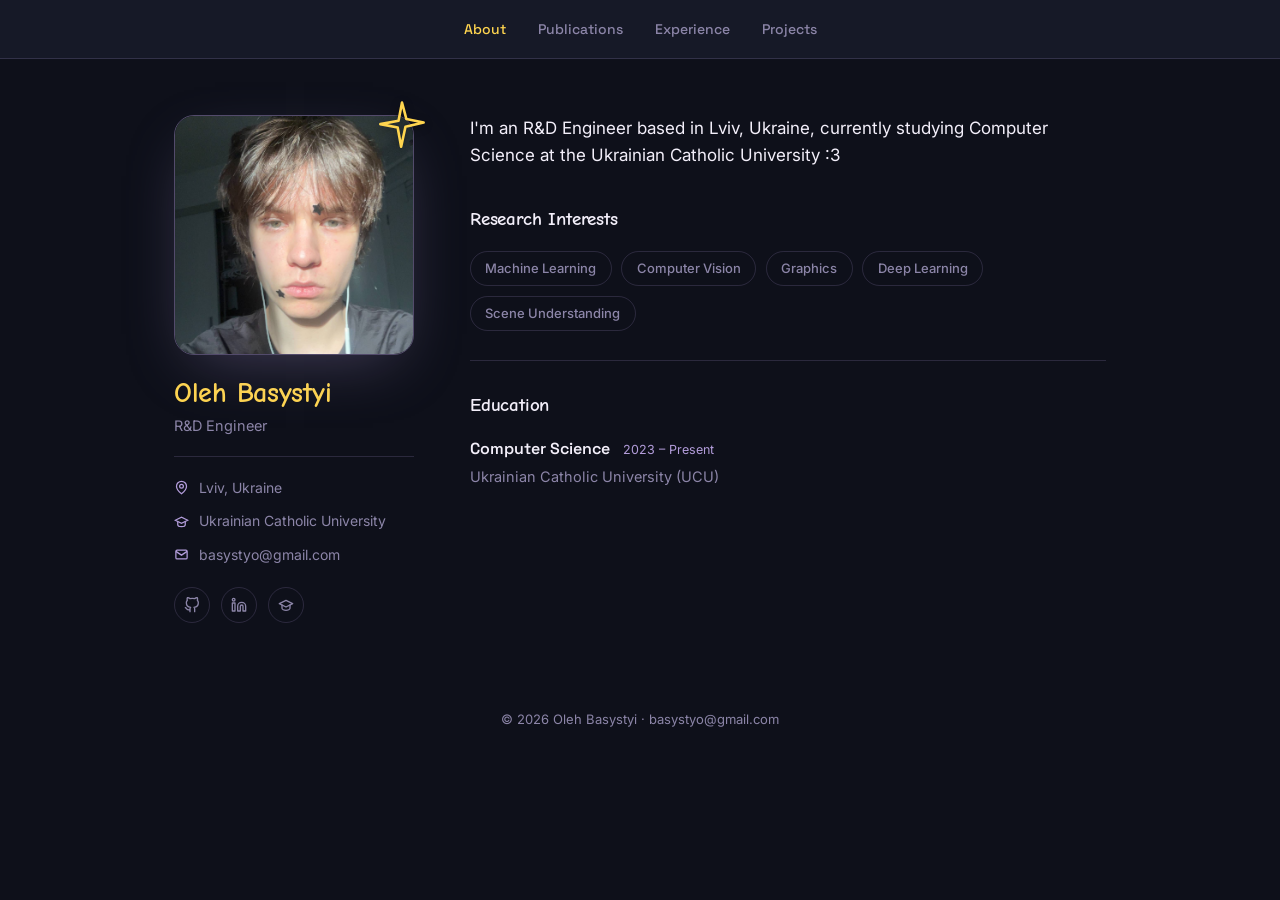
==== index.html @ c33aa239 "populate basic info" ====
<!DOCTYPE html>
<html lang="en">
<head>
  <meta charset="utf-8">
  <title>Oleh Basystyi</title>
  <meta name="description" content="R&amp;D Engineer working on machine learning, computer vision and graphics.">
  <meta name="viewport" content="width=device-width, initial-scale=1">

  <link rel="preconnect" href="https://fonts.googleapis.com">
  <link rel="preconnect" href="https://fonts.gstatic.com" crossorigin>
  <link href="https://fonts.googleapis.com/css2?family=Space+Grotesk:wght@500;600&family=Inter:wght@400;500;600&family=Comic+Neue:wght@700&display=swap" rel="stylesheet">

  <link rel="icon" type="image/svg+xml" href="./assets/favicon.svg">
  <link href="./assets/style.css" rel="stylesheet">
</head>
<body>

  <header class="site-nav">
    <nav class="site-nav-inner" aria-label="Sections">
      <a class="is-active" href="./index.html" aria-current="page">About</a>
      <a href="./publications.html">Publications</a>
      <a href="./experience.html">Experience</a>
      <a href="./projects.html">Projects</a>
    </nav>
  </header>

  <main class="wrap">
    <div class="profile-grid reveal">

      <!-- =================== SIDEBAR =================== -->
      <aside class="profile-side">
        <div class="profile-photo-wrap">
          <div class="profile-photo">
            <img src="./assets/photo.png" alt="Oleh Basystyi">
          </div>
          <svg class="wavy-frame" viewBox="0 0 100 100" aria-hidden="true" fill="none" stroke="currentColor" stroke-width="2" stroke-linecap="round" stroke-linejoin="round" preserveAspectRatio="none">
            <path class="wavy-frame-1" d="M8,4 C30,-2 70,-1 92,6 C99,28 98,72 93,92 C71,99 29,98 7,93 C1,71 2,29 8,4 Z"/>
            <path class="wavy-frame-2" d="M6,6 C28,0 72,2 94,4 C97,30 96,70 90,94 C69,97 31,96 9,90 C3,68 4,30 6,6 Z"/>
            <path class="wavy-frame-3" d="M9,2 C32,-3 68,-2 90,8 C98,26 99,74 91,90 C72,98 28,99 9,89 C0,73 -1,27 9,2 Z"/>
            <path class="wavy-frame-4" d="M5,5 C27,1 73,-1 95,5 C99,27 97,73 92,95 C70,99 30,97 8,92 C2,70 3,28 5,5 Z"/>
          </svg>
          <svg class="photo-doodle" viewBox="0 0 60 60" aria-hidden="true" fill="none" stroke="currentColor" stroke-width="3" stroke-linecap="round" stroke-linejoin="round">
            <path d="M30 4 L35 23 L55 27 L34 32 L29 55 L25 33 L5 29 L26 25 Z"/>
          </svg>
        </div>
        <h1 class="profile-name">Oleh Basystyi</h1>
        <div class="profile-title">R&amp;D Engineer</div>

        <hr class="profile-divider">

        <ul class="profile-meta">
          <li>
            <svg viewBox="0 0 24 24" fill="none" stroke="currentColor" stroke-width="2"><path d="M20 10c0 6-8 12-8 12s-8-6-8-12a8 8 0 0 1 16 0Z"/><circle cx="12" cy="10" r="3"/></svg>
            Lviv, Ukraine
          </li>
          <li>
            <svg viewBox="0 0 24 24" fill="none" stroke="currentColor" stroke-width="2"><path d="M22 10 12 5 2 10l10 5 10-5Z"/><path d="M6 12v5c0 1.5 3 3 6 3s6-1.5 6-3v-5"/></svg>
            Ukrainian Catholic University
          </li>
          <li>
            <svg viewBox="0 0 24 24" fill="none" stroke="currentColor" stroke-width="2"><rect x="3" y="5" width="18" height="14" rx="2"/><path d="m3 7 9 6 9-6"/></svg>
            <a href="mailto:basystyo@gmail.com">basystyo@gmail.com</a>
          </li>
        </ul>

        <div class="social-links">
          <a class="social-icon" href="https://github.com/n1n1n1q" title="GitHub" aria-label="GitHub" target="_blank" rel="noopener">
            <svg viewBox="0 0 24 24" fill="none" stroke="currentColor" stroke-width="2" stroke-linecap="round" stroke-linejoin="round"><path d="M9 19c-5 1.5-5-2.5-7-3m14 6v-3.87a3.37 3.37 0 0 0-.94-2.61c3.14-.35 6.44-1.54 6.44-7A5.44 5.44 0 0 0 20 4.77 5.07 5.07 0 0 0 19.91 1S18.73.65 16 2.48a13.38 13.38 0 0 0-7 0C6.27.65 5.09 1 5.09 1A5.07 5.07 0 0 0 5 4.77a5.44 5.44 0 0 0-1.5 3.78c0 5.42 3.3 6.61 6.44 7A3.37 3.37 0 0 0 9 18.13V22"/></svg>
          </a>
          <a class="social-icon" href="https://www.linkedin.com/in/basystyi/" title="LinkedIn" aria-label="LinkedIn" target="_blank" rel="noopener">
            <svg viewBox="0 0 24 24" fill="none" stroke="currentColor" stroke-width="2" stroke-linecap="round" stroke-linejoin="round"><path d="M16 8a6 6 0 0 1 6 6v7h-4v-7a2 2 0 0 0-2-2 2 2 0 0 0-2 2v7h-4v-7a6 6 0 0 1 6-6z"/><rect x="2" y="9" width="4" height="12"/><circle cx="4" cy="4" r="2"/></svg>
          </a>
          <!-- TODO: replace # with your actual Google Scholar profile URL -->
          <a class="social-icon" href="#" title="Google Scholar" aria-label="Google Scholar" target="_blank" rel="noopener">
            <svg viewBox="0 0 24 24" fill="none" stroke="currentColor" stroke-width="2" stroke-linecap="round" stroke-linejoin="round"><path d="M22 10 12 5 2 10l10 5 10-5Z"/><path d="M6 12v5c0 1.5 3 3 6 3s6-1.5 6-3v-5"/></svg>
          </a>
        </div>
      </aside>

      <!-- =================== CONTENT =================== -->
      <div class="profile-content">
        <!-- <div class="content-eyebrow">Machine Learning &middot; Computer Vision &middot; Graphics</div> -->
        <p class="content-intro">
          I'm an R&amp;D Engineer based in Lviv, Ukraine, currently studying Computer Science at the
          Ukrainian Catholic University :3
        </p>

        <div class="content-block">
          <h2 class="block-title">Research Interests</h2>
          <div class="interests-list">
            <span class="tag">Machine Learning</span>
            <span class="tag">Computer Vision</span>
            <span class="tag">Graphics</span>
            <span class="tag">Deep Learning</span>
            <span class="tag">Scene Understanding</span>
          </div>
        </div>

        <div class="content-block">
          <h2 class="block-title">Education</h2>
          <div class="education-entry">
            <div class="edu-top">
              <span class="edu-degree">Computer Science</span>
              <span class="edu-period">2023 &ndash; Present</span>
            </div>
            <div class="edu-school">Ukrainian Catholic University (UCU)</div>
          </div>
        </div>
      </div>

    </div>
  </main>

  <footer class="site-footer">
    &copy; 2026 Oleh Basystyi &middot; <a href="mailto:basystyo@gmail.com">basystyo@gmail.com</a>
  </footer>

  <script src="./assets/script.js"></script>
</body>
</html>
---- assets/style.css ----
/* =========================================================
   style.css — Oleh Basystyi, personal site
   ========================================================= */

:root {
  /* Starlit Midnight / Moon Rabbit palette */
  --bg: #0e101a;
  --surface: #161927;
  --border: rgba(179, 157, 219, 0.18);
  --border-strong: rgba(179, 157, 219, 0.42);
  --text: #f3effa;
  --text-dim: #8c85a8;
  --accent: #b39ddb;
  --accent-rgb: 179, 157, 219;
  --accent-2: #ffd54f;
  --accent-2-rgb: 255, 213, 79;
  --accent-contrast: #0e101a;
  --radius-lg: 20px;
  --radius-md: 14px;
  --ease: cubic-bezier(.2, .8, .2, 1);
}

* { box-sizing: border-box; }

html { scroll-behavior: smooth; }

body {
  margin: 0;
  background: var(--bg);
  color: var(--text);
  font-family: 'Inter', system-ui, sans-serif;
  font-weight: 400;
  line-height: 1.6;
}

::selection {
  background: rgba(var(--accent-rgb), 0.28);
  color: var(--text);
}

a { color: var(--accent); text-decoration: none; }
a:hover { color: var(--text); }

h1, h2, h3 {
  font-family: 'Space Grotesk', 'Inter', sans-serif;
  font-weight: 600;
  margin: 0;
  letter-spacing: -0.01em;
}

.wrap {
  max-width: 980px;
  margin: 0 auto;
  padding: 3.5rem 1.5rem 3rem;
}

/* ---------- Header nav ---------- */
.site-nav {
  position: sticky;
  top: 0;
  z-index: 20;
  background: var(--surface);
  border-bottom: 1px solid var(--border);
}
.site-nav-inner {
  max-width: 980px;
  margin: 0 auto;
  padding: 1.1rem 1.5rem;
  display: flex;
  justify-content: center;
  flex-wrap: wrap;
  gap: 2rem;
}
.site-nav-inner a {
  font-family: 'Space Grotesk', sans-serif;
  font-size: 14px;
  font-weight: 500;
  color: var(--text-dim);
  transition: color 200ms var(--ease);
}
.site-nav-inner a:hover { color: var(--accent); }
.site-nav-inner a.is-active { color: var(--accent-2); }

/* ---------- Profile layout ---------- */
.profile-grid {
  display: grid;
  grid-template-columns: 240px 1fr;
  gap: 3.5rem;
  align-items: start;
}

.profile-side {
  position: sticky;
  top: 3rem;
}

.profile-photo-wrap {
  position: relative;
  margin-bottom: 1.4rem;
}
.profile-photo {
  width: 100%;
  aspect-ratio: 1 / 1;
  border-radius: var(--radius-lg);
  overflow: hidden;
  border: 1px solid var(--border-strong);
  box-shadow: 0 20px 60px -20px rgba(var(--accent-rgb), 0.35);
}
.profile-photo img {
  width: 100%;
  height: 100%;
  object-fit: cover;
  display: block;
}
.wavy-frame {
  position: absolute;
  inset: -6%;
  width: 112%;
  height: 112%;
  z-index: 1;
  pointer-events: none;
  color: var(--accent);
  opacity: 0.9;
}
.wavy-frame path { opacity: 0; }
.wavy-frame-1 { animation: wavy-flip 0.8s steps(1) infinite; animation-delay: 0s; }
.wavy-frame-2 { animation: wavy-flip 0.8s steps(1) infinite; animation-delay: -0.2s; }
.wavy-frame-3 { animation: wavy-flip 0.8s steps(1) infinite; animation-delay: -0.4s; }
.wavy-frame-4 { animation: wavy-flip 0.8s steps(1) infinite; animation-delay: -0.6s; }
@keyframes wavy-flip {
  0% { opacity: 1; }
  24.9% { opacity: 1; }
  25% { opacity: 0; }
  100% { opacity: 0; }
}

.photo-doodle {
  position: absolute;
  top: -16px;
  right: -14px;
  width: 52px;
  height: 52px;
  z-index: 2;
  color: var(--accent-2);
  filter: drop-shadow(0 2px 4px rgba(0, 0, 0, 0.35));
  animation: star-jitter 1.2s steps(1) infinite;
}
@keyframes star-jitter {
  0% { transform: translate(0, 0) rotate(-10deg); }
  16% { transform: translate(3px, -3px) rotate(6deg); }
  33% { transform: translate(-3px, 2px) rotate(-18deg); }
  50% { transform: translate(2px, 3px) rotate(8deg); }
  66% { transform: translate(-2px, -2px) rotate(-4deg); }
  83% { transform: translate(3px, 1px) rotate(14deg); }
  100% { transform: translate(0, 0) rotate(-10deg); }
}

.profile-name {
  font-family: 'Comic Sans MS', 'Comic Neue', cursive;
  font-weight: 700;
  font-size: 28px;
  line-height: 1.15;
  letter-spacing: -0.01em;
  color: var(--accent-2);
  margin-bottom: 0.3rem;
}

.profile-title {
  font-size: 14.5px;
  color: var(--text-dim);
}

.profile-divider {
  border: none;
  border-top: 1px solid var(--border);
  margin: 1.2rem 0;
}

.profile-meta {
  display: flex;
  flex-direction: column;
  gap: 0.7rem;
  font-size: 14px;
  color: var(--text-dim);
  margin: 0;
  padding: 0;
}
.profile-meta li { display: flex; align-items: center; gap: 0.6rem; list-style: none; }
.profile-meta svg {
  width: 15px;
  height: 15px;
  flex-shrink: 0;
  color: var(--accent);
}
.profile-meta a { color: var(--text-dim); }
.profile-meta a:hover { color: var(--accent); }

.social-links {
  display: flex;
  gap: 0.7rem;
  margin-top: 1.3rem;
}
.social-icon {
  width: 36px;
  height: 36px;
  border-radius: 50%;
  border: 1px solid var(--border);
  color: var(--text-dim);
  display: inline-flex;
  align-items: center;
  justify-content: center;
  transition: border-color 220ms var(--ease), color 220ms var(--ease);
}
.social-icon svg { width: 16px; height: 16px; }
.social-icon:hover {
  border-color: var(--accent);
  color: var(--accent);
}

/* ---------- Content column ---------- */
.content-eyebrow {
  font-size: 12.5px;
  font-weight: 600;
  letter-spacing: 0.2em;
  text-transform: uppercase;
  color: var(--accent);
  margin-bottom: 0.9rem;
}

.content-intro {
  font-size: 17px;
  color: var(--text);
  max-width: 62ch;
  margin: 0 0 2.2rem;
}

/* ---------- Content blocks (no panel backgrounds) ---------- */
.content-block {
  padding-top: 1.8rem;
  margin-top: 1.8rem;
  border-top: 1px solid var(--border);
}
.content-block:first-of-type {
  padding-top: 0;
  margin-top: 0;
  border-top: none;
}

.block-title {
  font-family: 'Comic Sans MS', 'Comic Neue', cursive;
  font-size: 19px;
  margin-bottom: 1rem;
}

.interests-list {
  display: flex;
  flex-wrap: wrap;
  gap: 0.6rem;
}
.tag {
  font-size: 13px;
  font-weight: 500;
  padding: 0.4rem 0.9rem;
  border-radius: 999px;
  border: 1px solid var(--border);
  color: var(--text-dim);
}

.education-entry { font-size: 14.5px; }
.edu-top {
  display: flex;
  align-items: baseline;
  gap: 0.8rem;
  margin-bottom: 0.2rem;
}
.edu-degree {
  font-family: 'Space Grotesk', sans-serif;
  font-weight: 600;
  font-size: 16px;
  color: var(--text);
}
.edu-period {
  font-size: 12.5px;
  color: var(--accent);
}
.edu-school { color: var(--text-dim); }

@media (max-width: 720px) {
  .profile-grid { grid-template-columns: 1fr; }
  .profile-side { position: static; max-width: 220px; margin: 0 auto; text-align: center; }
  .profile-meta { align-items: center; }
  .profile-meta li { justify-content: center; }
  .social-links { justify-content: center; }
  .content-intro { max-width: 100%; }
}

/* ---------- Simple pages (Publications) ---------- */
.page-simple { text-align: center; }
.page-title {
  font-family: 'Comic Sans MS', 'Comic Neue', cursive;
  font-size: 32px;
  margin-bottom: 0.8rem;
}
.page-empty { color: var(--text-dim); font-size: 15px; }

/* ---------- Entry pages (Experience / Projects) ---------- */
.page-wide {
  max-width: 760px;
  margin: 0 auto;
}
.page-wide .page-title { margin-bottom: 2.2rem; }
.page-wide .page-empty { margin-top: 2rem; }

.entry-list {
  display: flex;
  flex-direction: column;
}

.entry {
  padding-top: 2rem;
  margin-top: 2rem;
  border-top: 1px solid var(--border);
}
.entry:first-child {
  padding-top: 0;
  margin-top: 0;
  border-top: none;
}

.entry-head {
  display: flex;
  flex-wrap: wrap;
  align-items: baseline;
  justify-content: space-between;
  gap: 0.4rem 1rem;
  margin-bottom: 0.3rem;
}
.entry-title {
  font-family: 'Space Grotesk', sans-serif;
  font-weight: 600;
  font-size: 17px;
  color: var(--text);
}
.entry-title a { color: var(--text); }
.entry-title a:hover { color: var(--accent); }
.entry-period {
  font-size: 12.5px;
  color: var(--accent);
  white-space: nowrap;
}
.entry-meta {
  font-size: 13.5px;
  color: var(--text-dim);
  margin-bottom: 0.8rem;
}
.entry-desc {
  font-size: 14.5px;
  color: var(--text);
  margin: 0 0 0.9rem;
}
.entry-desc ul {
  margin: 0.4rem 0 0;
  padding-left: 0;
  list-style: none;
}
.entry-desc li {
  margin-bottom: 0.35rem;
  padding-left: 1.2rem;
  position: relative;
}
.entry-desc li::before {
  content: ">";
  position: absolute;
  left: 0;
  color: var(--accent);
}

/* ---------- Footer ---------- */
.site-footer {
  padding: 2.4rem 0 3rem;
  text-align: center;
  font-size: 13px;
  color: var(--text-dim);
}
.site-footer a { color: var(--text-dim); }
.site-footer a:hover { color: var(--accent); }

/* ---------- Reveal ---------- */
.reveal {
  opacity: 0;
  transform: translateY(16px);
  transition: opacity 700ms var(--ease), transform 700ms var(--ease);
}
.reveal.is-visible { opacity: 1; transform: translateY(0); }

@media (prefers-reduced-motion: reduce) {
  *, *::before, *::after {
    transition-duration: 0.001ms !important;
    animation-duration: 0.001ms !important;
    scroll-behavior: auto !important;
  }
}
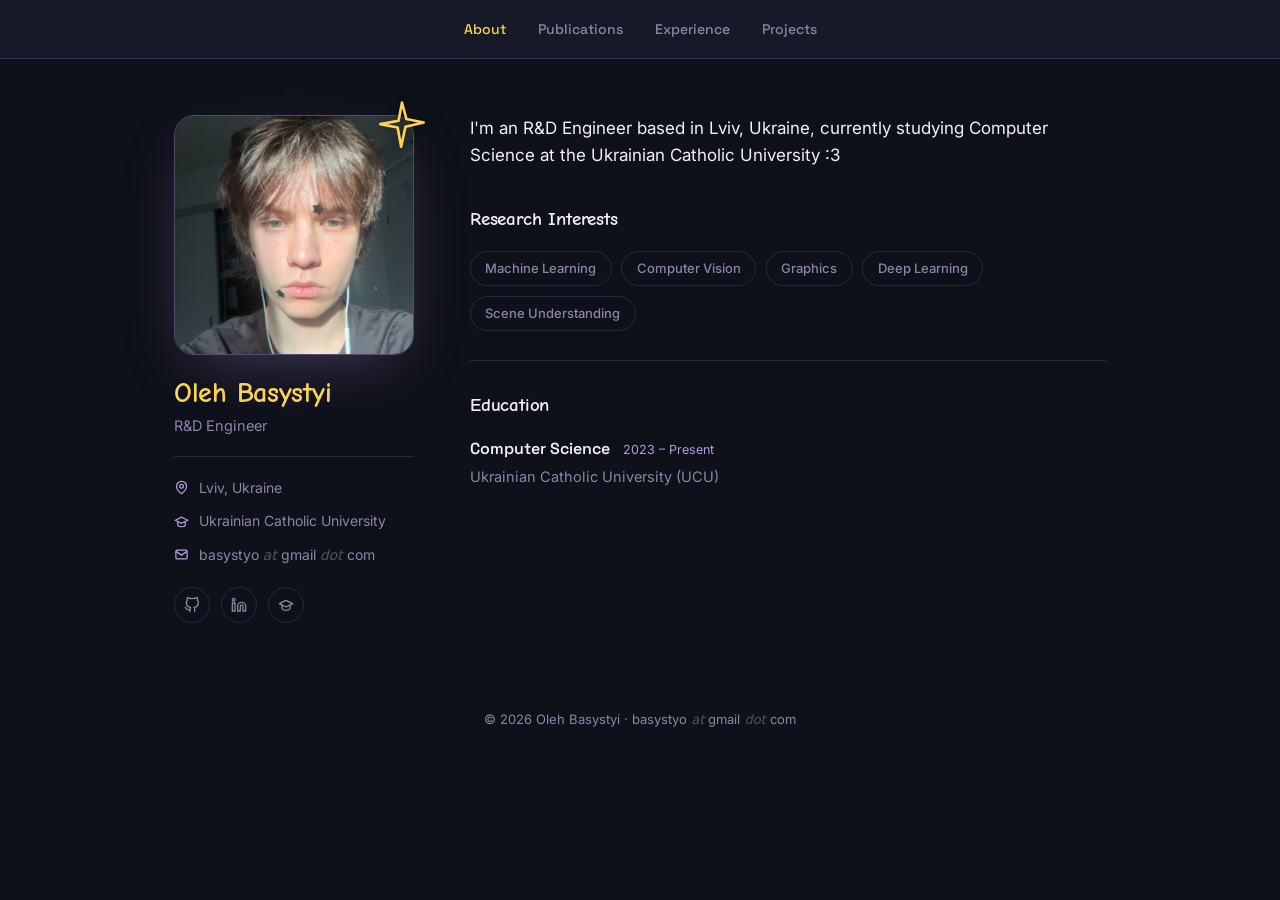
==== commit b6641227: "fix: email is harder to parse" ====
--- a/index.html
+++ b/index.html
@@ -17,10 +17,10 @@
 
   <header class="site-nav">
     <nav class="site-nav-inner" aria-label="Sections">
-      <a class="is-active" href="./index.html" aria-current="page">About</a>
-      <a href="./publications.html">Publications</a>
-      <a href="./experience.html">Experience</a>
-      <a href="./projects.html">Projects</a>
+      <a class="is-active" href="./" aria-current="page">About</a>
+      <a href="./publications">Publications</a>
+      <a href="./experience">Experience</a>
+      <a href="./projects">Projects</a>
     </nav>
   </header>
 
@@ -59,7 +59,7 @@
           </li>
           <li>
             <svg viewBox="0 0 24 24" fill="none" stroke="currentColor" stroke-width="2"><rect x="3" y="5" width="18" height="14" rx="2"/><path d="m3 7 9 6 9-6"/></svg>
-            <a href="mailto:basystyo@gmail.com">basystyo@gmail.com</a>
+            <a href="mailto:basystyo@gmail.com">basystyo <span class="email-sep">at</span> gmail <span class="email-sep">dot</span> com</a>
           </li>
         </ul>
 
@@ -112,7 +112,7 @@
   </main>
 
   <footer class="site-footer">
-    &copy; 2026 Oleh Basystyi &middot; <a href="mailto:basystyo@gmail.com">basystyo@gmail.com</a>
+    &copy; 2026 Oleh Basystyi &middot; <a href="mailto:basystyo@gmail.com">basystyo <span class="email-sep">at</span> gmail <span class="email-sep">dot</span> com</a>
   </footer>
 
   <script src="./assets/script.js"></script>
--- a/assets/style.css
+++ b/assets/style.css
@@ -385,6 +385,8 @@
 .site-footer a { color: var(--text-dim); }
 .site-footer a:hover { color: var(--accent); }
 
+.email-sep { color: rgba(140, 133, 168, 0.55); font-style: italic; }
+
 /* ---------- Reveal ---------- */
 .reveal {
   opacity: 0;
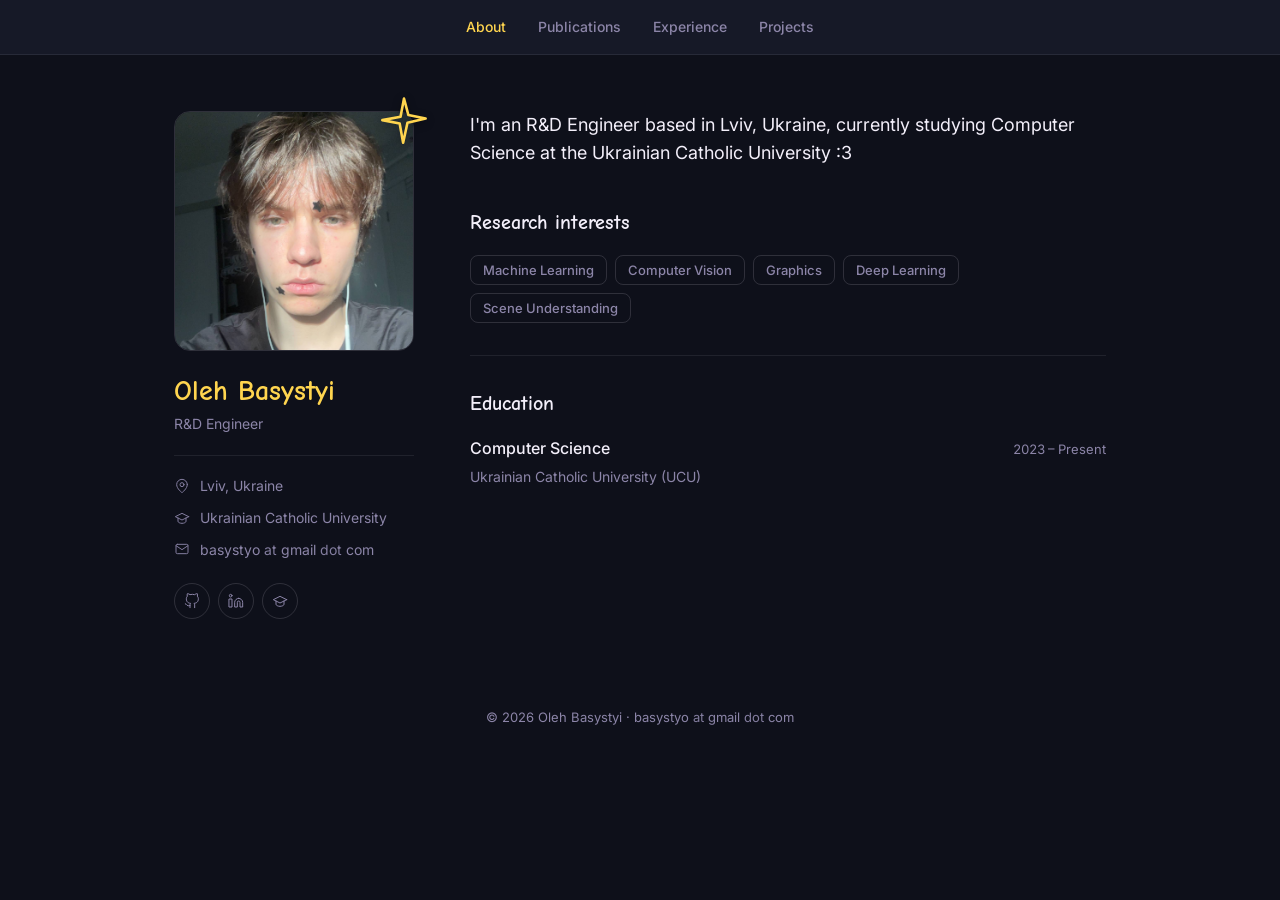
==== commit c5ed05aa: "style: unslop site and paper pages" ====
--- a/index.html
+++ b/index.html
@@ -8,10 +8,11 @@
 
   <link rel="preconnect" href="https://fonts.googleapis.com">
   <link rel="preconnect" href="https://fonts.gstatic.com" crossorigin>
-  <link href="https://fonts.googleapis.com/css2?family=Space+Grotesk:wght@500;600&family=Inter:wght@400;500;600&family=Comic+Neue:wght@700&display=swap" rel="stylesheet">
+  <link href="https://fonts.googleapis.com/css2?family=Inter:wght@400;500;600&family=Comic+Neue:wght@700&display=swap" rel="stylesheet">
 
   <link rel="icon" type="image/svg+xml" href="./assets/favicon.svg">
   <link href="./assets/style.css" rel="stylesheet">
+  <script>document.documentElement.classList.add('js');</script>
 </head>
 <body>
 
@@ -50,29 +51,29 @@
 
         <ul class="profile-meta">
           <li>
-            <svg viewBox="0 0 24 24" fill="none" stroke="currentColor" stroke-width="2"><path d="M20 10c0 6-8 12-8 12s-8-6-8-12a8 8 0 0 1 16 0Z"/><circle cx="12" cy="10" r="3"/></svg>
+            <svg viewBox="0 0 24 24" fill="none" stroke="currentColor" stroke-width="1.5" stroke-linecap="round" stroke-linejoin="round"><path d="M20 10c0 6-8 12-8 12s-8-6-8-12a8 8 0 0 1 16 0Z"/><circle cx="12" cy="10" r="3"/></svg>
             Lviv, Ukraine
           </li>
           <li>
-            <svg viewBox="0 0 24 24" fill="none" stroke="currentColor" stroke-width="2"><path d="M22 10 12 5 2 10l10 5 10-5Z"/><path d="M6 12v5c0 1.5 3 3 6 3s6-1.5 6-3v-5"/></svg>
+            <svg viewBox="0 0 24 24" fill="none" stroke="currentColor" stroke-width="1.5" stroke-linecap="round" stroke-linejoin="round"><path d="M22 10 12 5 2 10l10 5 10-5Z"/><path d="M6 12v5c0 1.5 3 3 6 3s6-1.5 6-3v-5"/></svg>
             Ukrainian Catholic University
           </li>
           <li>
-            <svg viewBox="0 0 24 24" fill="none" stroke="currentColor" stroke-width="2"><rect x="3" y="5" width="18" height="14" rx="2"/><path d="m3 7 9 6 9-6"/></svg>
+            <svg viewBox="0 0 24 24" fill="none" stroke="currentColor" stroke-width="1.5" stroke-linecap="round" stroke-linejoin="round"><rect x="3" y="5" width="18" height="14" rx="2"/><path d="m3 7 9 6 9-6"/></svg>
             <a href="mailto:basystyo@gmail.com">basystyo <span class="email-sep">at</span> gmail <span class="email-sep">dot</span> com</a>
           </li>
         </ul>
 
         <div class="social-links">
           <a class="social-icon" href="https://github.com/n1n1n1q" title="GitHub" aria-label="GitHub" target="_blank" rel="noopener">
-            <svg viewBox="0 0 24 24" fill="none" stroke="currentColor" stroke-width="2" stroke-linecap="round" stroke-linejoin="round"><path d="M9 19c-5 1.5-5-2.5-7-3m14 6v-3.87a3.37 3.37 0 0 0-.94-2.61c3.14-.35 6.44-1.54 6.44-7A5.44 5.44 0 0 0 20 4.77 5.07 5.07 0 0 0 19.91 1S18.73.65 16 2.48a13.38 13.38 0 0 0-7 0C6.27.65 5.09 1 5.09 1A5.07 5.07 0 0 0 5 4.77a5.44 5.44 0 0 0-1.5 3.78c0 5.42 3.3 6.61 6.44 7A3.37 3.37 0 0 0 9 18.13V22"/></svg>
+            <svg viewBox="0 0 24 24" fill="none" stroke="currentColor" stroke-width="1.5" stroke-linecap="round" stroke-linejoin="round"><path d="M9 19c-5 1.5-5-2.5-7-3m14 6v-3.87a3.37 3.37 0 0 0-.94-2.61c3.14-.35 6.44-1.54 6.44-7A5.44 5.44 0 0 0 20 4.77 5.07 5.07 0 0 0 19.91 1S18.73.65 16 2.48a13.38 13.38 0 0 0-7 0C6.27.65 5.09 1 5.09 1A5.07 5.07 0 0 0 5 4.77a5.44 5.44 0 0 0-1.5 3.78c0 5.42 3.3 6.61 6.44 7A3.37 3.37 0 0 0 9 18.13V22"/></svg>
           </a>
           <a class="social-icon" href="https://www.linkedin.com/in/basystyi/" title="LinkedIn" aria-label="LinkedIn" target="_blank" rel="noopener">
-            <svg viewBox="0 0 24 24" fill="none" stroke="currentColor" stroke-width="2" stroke-linecap="round" stroke-linejoin="round"><path d="M16 8a6 6 0 0 1 6 6v7h-4v-7a2 2 0 0 0-2-2 2 2 0 0 0-2 2v7h-4v-7a6 6 0 0 1 6-6z"/><rect x="2" y="9" width="4" height="12"/><circle cx="4" cy="4" r="2"/></svg>
+            <svg viewBox="0 0 24 24" fill="none" stroke="currentColor" stroke-width="1.5" stroke-linecap="round" stroke-linejoin="round"><path d="M16 8a6 6 0 0 1 6 6v7h-4v-7a2 2 0 0 0-2-2 2 2 0 0 0-2 2v7h-4v-7a6 6 0 0 1 6-6z"/><rect x="2" y="9" width="4" height="12"/><circle cx="4" cy="4" r="2"/></svg>
           </a>
           <!-- TODO: replace # with your actual Google Scholar profile URL -->
           <a class="social-icon" href="#" title="Google Scholar" aria-label="Google Scholar" target="_blank" rel="noopener">
-            <svg viewBox="0 0 24 24" fill="none" stroke="currentColor" stroke-width="2" stroke-linecap="round" stroke-linejoin="round"><path d="M22 10 12 5 2 10l10 5 10-5Z"/><path d="M6 12v5c0 1.5 3 3 6 3s6-1.5 6-3v-5"/></svg>
+            <svg viewBox="0 0 24 24" fill="none" stroke="currentColor" stroke-width="1.5" stroke-linecap="round" stroke-linejoin="round"><path d="M22 10 12 5 2 10l10 5 10-5Z"/><path d="M6 12v5c0 1.5 3 3 6 3s6-1.5 6-3v-5"/></svg>
           </a>
         </div>
       </aside>
@@ -86,7 +87,7 @@
         </p>
 
         <div class="content-block">
-          <h2 class="block-title">Research Interests</h2>
+          <h2 class="block-title">Research interests</h2>
           <div class="interests-list">
             <span class="tag">Machine Learning</span>
             <span class="tag">Computer Vision</span>
--- a/assets/style.css
+++ b/assets/style.css
@@ -6,17 +6,18 @@
   /* Starlit Midnight / Moon Rabbit palette */
   --bg: #0e101a;
   --surface: #161927;
-  --border: rgba(179, 157, 219, 0.18);
-  --border-strong: rgba(179, 157, 219, 0.42);
+  --border: rgba(243, 239, 250, 0.08);
+  --border-strong: rgba(243, 239, 250, 0.14);
   --text: #f3effa;
   --text-dim: #8c85a8;
-  --accent: #b39ddb;
+  --text-muted: #837d9f;
+  --accent: #b39ddb;          /* links */
   --accent-rgb: 179, 157, 219;
-  --accent-2: #ffd54f;
-  --accent-2-rgb: 255, 213, 79;
+  --accent-2: #ffd54f;        /* the star: active state, signature */
   --accent-contrast: #0e101a;
-  --radius-lg: 20px;
-  --radius-md: 14px;
+  --radius-lg: 16px;
+  --radius-md: 12px;
+  --radius-sm: 8px;
   --ease: cubic-bezier(.2, .8, .2, 1);
 }
 
@@ -31,6 +32,7 @@
   font-family: 'Inter', system-ui, sans-serif;
   font-weight: 400;
   line-height: 1.6;
+  -webkit-font-smoothing: antialiased;
 }
 
 ::selection {
@@ -38,20 +40,22 @@
   color: var(--text);
 }
 
-a { color: var(--accent); text-decoration: none; }
+a { color: var(--accent); text-decoration: none; transition: color 160ms var(--ease); }
 a:hover { color: var(--text); }
+a:focus-visible { outline: 2px solid var(--accent); outline-offset: 2px; border-radius: 4px; }
 
 h1, h2, h3 {
-  font-family: 'Space Grotesk', 'Inter', sans-serif;
-  font-weight: 600;
+  font-family: 'Inter', sans-serif;
+  font-weight: 500;
   margin: 0;
-  letter-spacing: -0.01em;
-}
+}
+
+b, strong { font-weight: 500; color: var(--text); }
 
 .wrap {
   max-width: 980px;
   margin: 0 auto;
-  padding: 3.5rem 1.5rem 3rem;
+  padding: 56px 24px 48px;
 }
 
 /* ---------- Header nav ---------- */
@@ -65,38 +69,36 @@
 .site-nav-inner {
   max-width: 980px;
   margin: 0 auto;
-  padding: 1.1rem 1.5rem;
+  padding: 16px 24px;
   display: flex;
   justify-content: center;
   flex-wrap: wrap;
-  gap: 2rem;
+  gap: 8px 32px;
 }
 .site-nav-inner a {
-  font-family: 'Space Grotesk', sans-serif;
   font-size: 14px;
   font-weight: 500;
   color: var(--text-dim);
-  transition: color 200ms var(--ease);
-}
-.site-nav-inner a:hover { color: var(--accent); }
+}
+.site-nav-inner a:hover { color: var(--text); }
 .site-nav-inner a.is-active { color: var(--accent-2); }
 
 /* ---------- Profile layout ---------- */
 .profile-grid {
   display: grid;
   grid-template-columns: 240px 1fr;
-  gap: 3.5rem;
+  gap: 56px;
   align-items: start;
 }
 
 .profile-side {
   position: sticky;
-  top: 3rem;
+  top: 104px;
 }
 
 .profile-photo-wrap {
   position: relative;
-  margin-bottom: 1.4rem;
+  margin-bottom: 24px;
 }
 .profile-photo {
   width: 100%;
@@ -104,7 +106,6 @@
   border-radius: var(--radius-lg);
   overflow: hidden;
   border: 1px solid var(--border-strong);
-  box-shadow: 0 20px 60px -20px rgba(var(--accent-rgb), 0.35);
 }
 .profile-photo img {
   width: 100%;
@@ -137,7 +138,7 @@
 .photo-doodle {
   position: absolute;
   top: -16px;
-  right: -14px;
+  right: -16px;
   width: 52px;
   height: 52px;
   z-index: 2;
@@ -159,85 +160,76 @@
   font-family: 'Comic Sans MS', 'Comic Neue', cursive;
   font-weight: 700;
   font-size: 28px;
-  line-height: 1.15;
-  letter-spacing: -0.01em;
+  line-height: 1.2;
   color: var(--accent-2);
-  margin-bottom: 0.3rem;
+  margin-bottom: 4px;
 }
 
 .profile-title {
-  font-size: 14.5px;
+  font-size: 14px;
   color: var(--text-dim);
 }
 
 .profile-divider {
   border: none;
   border-top: 1px solid var(--border);
-  margin: 1.2rem 0;
+  margin: 20px 0;
 }
 
 .profile-meta {
   display: flex;
   flex-direction: column;
-  gap: 0.7rem;
+  gap: 12px;
   font-size: 14px;
+  line-height: 1.4;
   color: var(--text-dim);
   margin: 0;
   padding: 0;
 }
-.profile-meta li { display: flex; align-items: center; gap: 0.6rem; list-style: none; }
+.profile-meta li { display: flex; align-items: center; gap: 10px; list-style: none; }
 .profile-meta svg {
-  width: 15px;
-  height: 15px;
+  width: 16px;
+  height: 16px;
   flex-shrink: 0;
-  color: var(--accent);
+  color: var(--text-muted);
 }
 .profile-meta a { color: var(--text-dim); }
-.profile-meta a:hover { color: var(--accent); }
+.profile-meta a:hover { color: var(--text); }
 
 .social-links {
   display: flex;
-  gap: 0.7rem;
-  margin-top: 1.3rem;
+  gap: 8px;
+  margin-top: 24px;
 }
 .social-icon {
   width: 36px;
   height: 36px;
   border-radius: 50%;
-  border: 1px solid var(--border);
+  border: 1px solid var(--border-strong);
   color: var(--text-dim);
   display: inline-flex;
   align-items: center;
   justify-content: center;
-  transition: border-color 220ms var(--ease), color 220ms var(--ease);
+  transition: border-color 160ms var(--ease), color 160ms var(--ease);
 }
 .social-icon svg { width: 16px; height: 16px; }
 .social-icon:hover {
-  border-color: var(--accent);
-  color: var(--accent);
+  border-color: rgba(243, 239, 250, 0.24);
+  color: var(--text);
 }
 
 /* ---------- Content column ---------- */
-.content-eyebrow {
-  font-size: 12.5px;
-  font-weight: 600;
-  letter-spacing: 0.2em;
-  text-transform: uppercase;
-  color: var(--accent);
-  margin-bottom: 0.9rem;
-}
-
 .content-intro {
-  font-size: 17px;
-  color: var(--text);
-  max-width: 62ch;
-  margin: 0 0 2.2rem;
-}
-
-/* ---------- Content blocks (no panel backgrounds) ---------- */
+  font-size: 18px;
+  line-height: 1.55;
+  color: var(--text);
+  max-width: 60ch;
+  margin: 0 0 40px;
+}
+
 .content-block {
-  padding-top: 1.8rem;
-  margin-top: 1.8rem;
+  padding-top: 32px;
+  margin-top: 32px;
   border-top: 1px solid var(--border);
 }
 .content-block:first-of-type {
@@ -248,68 +240,76 @@
 
 .block-title {
   font-family: 'Comic Sans MS', 'Comic Neue', cursive;
-  font-size: 19px;
-  margin-bottom: 1rem;
+  font-weight: 700;
+  font-size: 20px;
+  margin-bottom: 16px;
 }
 
 .interests-list {
   display: flex;
   flex-wrap: wrap;
-  gap: 0.6rem;
+  gap: 8px;
 }
 .tag {
   font-size: 13px;
   font-weight: 500;
-  padding: 0.4rem 0.9rem;
-  border-radius: 999px;
-  border: 1px solid var(--border);
-  color: var(--text-dim);
-}
-
-.education-entry { font-size: 14.5px; }
+  line-height: 20px;
+  padding: 4px 12px;
+  border-radius: var(--radius-sm);
+  border: 1px solid var(--border-strong);
+  color: var(--text-dim);
+}
+
+.education-entry { font-size: 14px; }
 .edu-top {
   display: flex;
   align-items: baseline;
-  gap: 0.8rem;
-  margin-bottom: 0.2rem;
+  justify-content: space-between;
+  gap: 16px;
+  margin-bottom: 4px;
 }
 .edu-degree {
-  font-family: 'Space Grotesk', sans-serif;
-  font-weight: 600;
+  font-weight: 500;
   font-size: 16px;
   color: var(--text);
 }
 .edu-period {
-  font-size: 12.5px;
-  color: var(--accent);
+  font-size: 13px;
+  color: var(--text-dim);
+  font-variant-numeric: tabular-nums;
+  white-space: nowrap;
 }
 .edu-school { color: var(--text-dim); }
 
 @media (max-width: 720px) {
-  .profile-grid { grid-template-columns: 1fr; }
+  .wrap { padding: 40px 16px 32px; }
+  .site-nav-inner { padding: 12px 16px; gap: 8px 24px; }
+  .profile-grid { grid-template-columns: 1fr; gap: 40px; }
   .profile-side { position: static; max-width: 220px; margin: 0 auto; text-align: center; }
   .profile-meta { align-items: center; }
   .profile-meta li { justify-content: center; }
   .social-links { justify-content: center; }
-  .content-intro { max-width: 100%; }
+  .content-intro { max-width: 100%; font-size: 17px; }
 }
 
 /* ---------- Simple pages (Publications) ---------- */
 .page-simple { text-align: center; }
 .page-title {
   font-family: 'Comic Sans MS', 'Comic Neue', cursive;
+  font-weight: 700;
   font-size: 32px;
-  margin-bottom: 0.8rem;
+  line-height: 1.2;
+  margin-bottom: 12px;
 }
 .page-empty { color: var(--text-dim); font-size: 15px; }
 
-/* ---------- Entry pages (Experience / Projects) ---------- */
+/* ---------- Entry pages (Experience / Projects / Publications) ---------- */
 .page-wide {
   max-width: 760px;
   margin: 0 auto;
 }
-.page-wide .page-title { margin-bottom: 2.2rem; }
-.page-wide .page-empty { margin-top: 2rem; }
+.page-wide .page-title { margin-bottom: 40px; }
+.page-wide .page-empty { margin-top: 32px; }
 
 .entry-list {
   display: flex;
@@ -317,8 +317,8 @@
 }
 
 .entry {
-  padding-top: 2rem;
-  margin-top: 2rem;
+  padding-top: 32px;
+  margin-top: 32px;
   border-top: 1px solid var(--border);
 }
 .entry:first-child {
@@ -332,68 +332,78 @@
   flex-wrap: wrap;
   align-items: baseline;
   justify-content: space-between;
-  gap: 0.4rem 1rem;
-  margin-bottom: 0.3rem;
+  gap: 4px 16px;
+  margin-bottom: 4px;
 }
 .entry-title {
-  font-family: 'Space Grotesk', sans-serif;
-  font-weight: 600;
+  font-weight: 500;
   font-size: 17px;
+  line-height: 1.4;
   color: var(--text);
 }
 .entry-title a { color: var(--text); }
 .entry-title a:hover { color: var(--accent); }
 .entry-period {
-  font-size: 12.5px;
-  color: var(--accent);
+  font-size: 13px;
+  color: var(--text-dim);
+  font-variant-numeric: tabular-nums;
   white-space: nowrap;
 }
 .entry-meta {
-  font-size: 13.5px;
-  color: var(--text-dim);
-  margin-bottom: 0.8rem;
+  font-size: 14px;
+  color: var(--text-dim);
+  margin-bottom: 12px;
 }
 .entry-desc {
-  font-size: 14.5px;
-  color: var(--text);
-  margin: 0 0 0.9rem;
+  font-size: 15px;
+  color: var(--text);
+  margin: 0;
 }
 .entry-desc ul {
-  margin: 0.4rem 0 0;
+  margin: 0;
   padding-left: 0;
   list-style: none;
 }
 .entry-desc li {
-  margin-bottom: 0.35rem;
-  padding-left: 1.2rem;
+  margin-bottom: 8px;
+  padding-left: 20px;
   position: relative;
 }
+.entry-desc li:last-child { margin-bottom: 0; }
 .entry-desc li::before {
   content: ">";
   position: absolute;
   left: 0;
-  color: var(--accent);
+  color: var(--text-muted);
+}
+
+.entry-links {
+  display: flex;
+  flex-wrap: wrap;
+  gap: 4px 16px;
+  margin-top: 12px;
+  font-size: 14px;
 }
 
 /* ---------- Footer ---------- */
 .site-footer {
-  padding: 2.4rem 0 3rem;
+  padding: 40px 16px 48px;
   text-align: center;
   font-size: 13px;
   color: var(--text-dim);
 }
 .site-footer a { color: var(--text-dim); }
-.site-footer a:hover { color: var(--accent); }
-
-.email-sep { color: rgba(140, 133, 168, 0.55); font-style: italic; }
+.site-footer a:hover { color: var(--text); }
+
+.email-sep { color: var(--text-muted); }
 
 /* ---------- Reveal ---------- */
-.reveal {
+.js .reveal {
   opacity: 0;
-  transform: translateY(16px);
-  transition: opacity 700ms var(--ease), transform 700ms var(--ease);
-}
-.reveal.is-visible { opacity: 1; transform: translateY(0); }
+  transform: translateY(12px);
+  transition: opacity 500ms var(--ease), transform 500ms var(--ease);
+}
+.js .reveal.is-visible { opacity: 1; transform: translateY(0); }
 
 @media (prefers-reduced-motion: reduce) {
   *, *::before, *::after {
@@ -401,4 +411,8 @@
     animation-duration: 0.001ms !important;
     scroll-behavior: auto !important;
   }
-}
+  /* Hold the doodles still instead of looping at near-zero duration */
+  .wavy-frame path, .photo-doodle { animation: none !important; }
+  .wavy-frame-1 { opacity: 1; }
+  .photo-doodle { transform: rotate(-10deg); }
+}
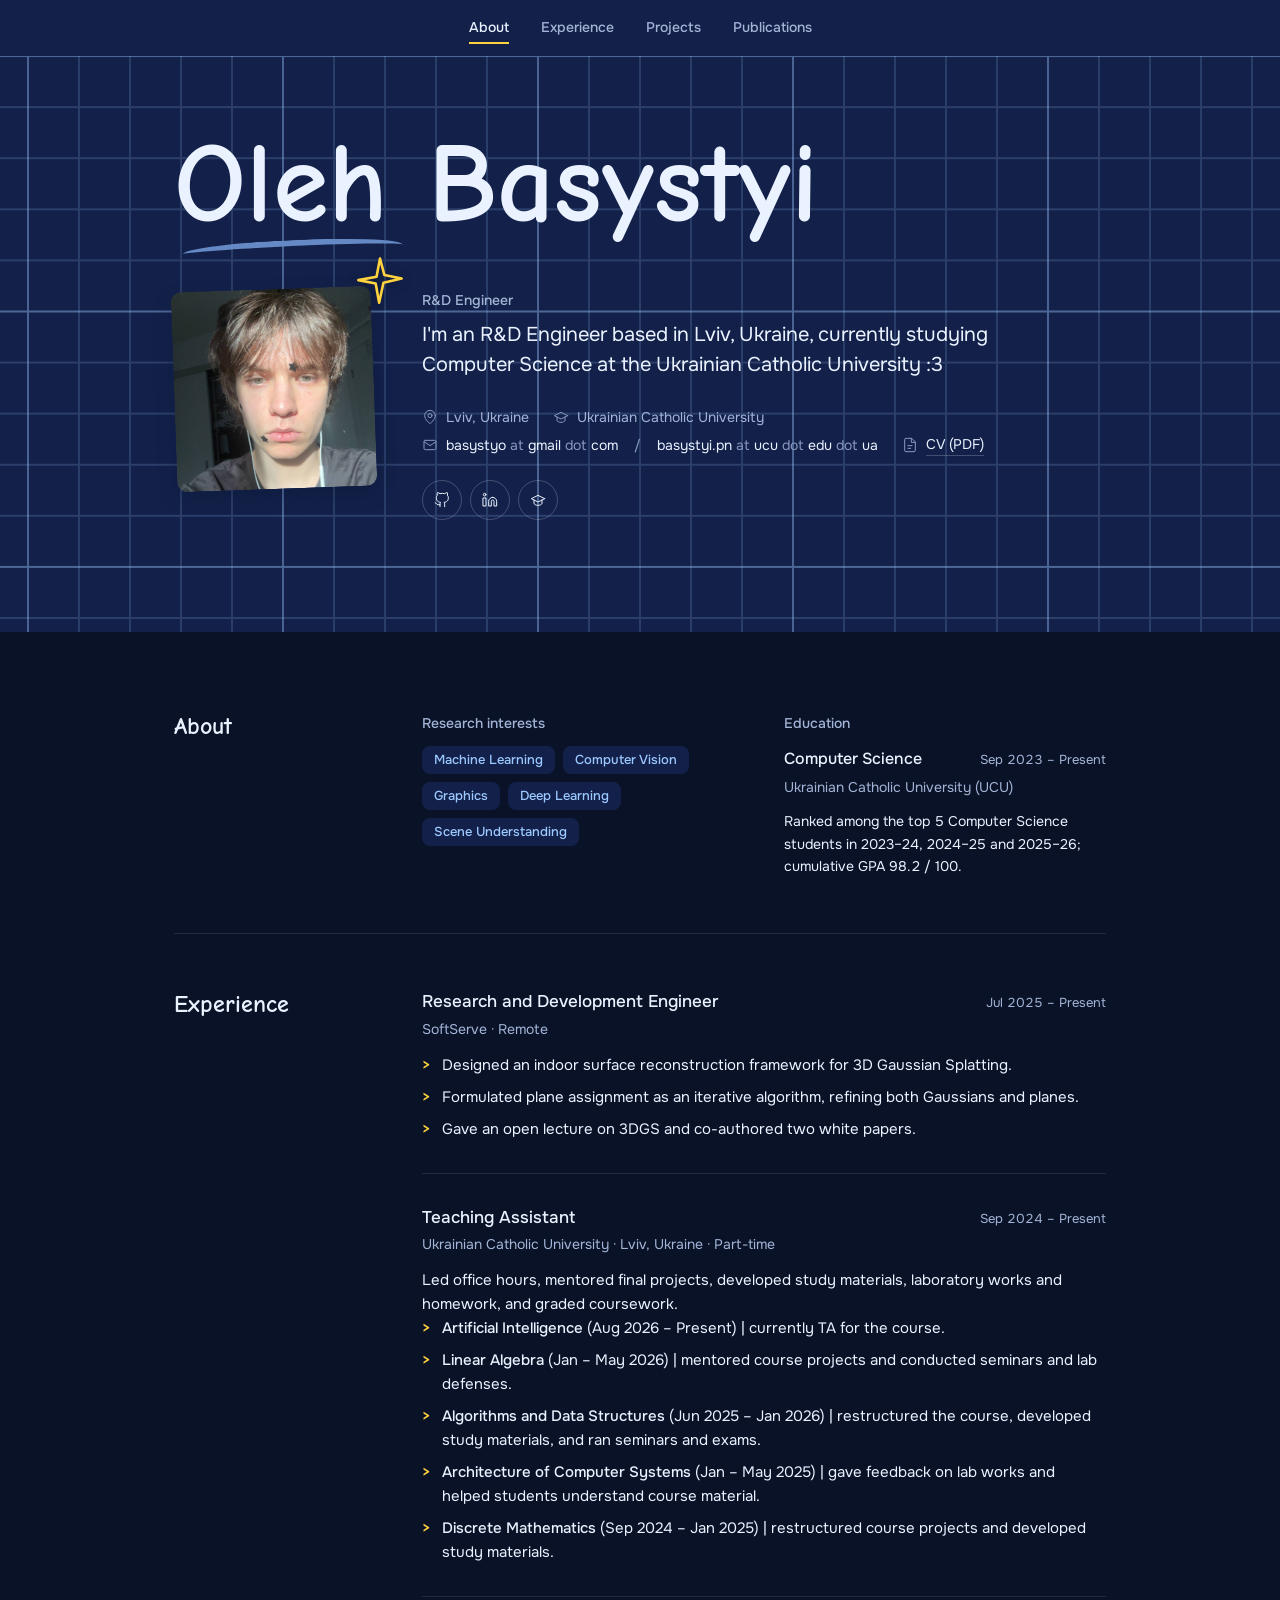
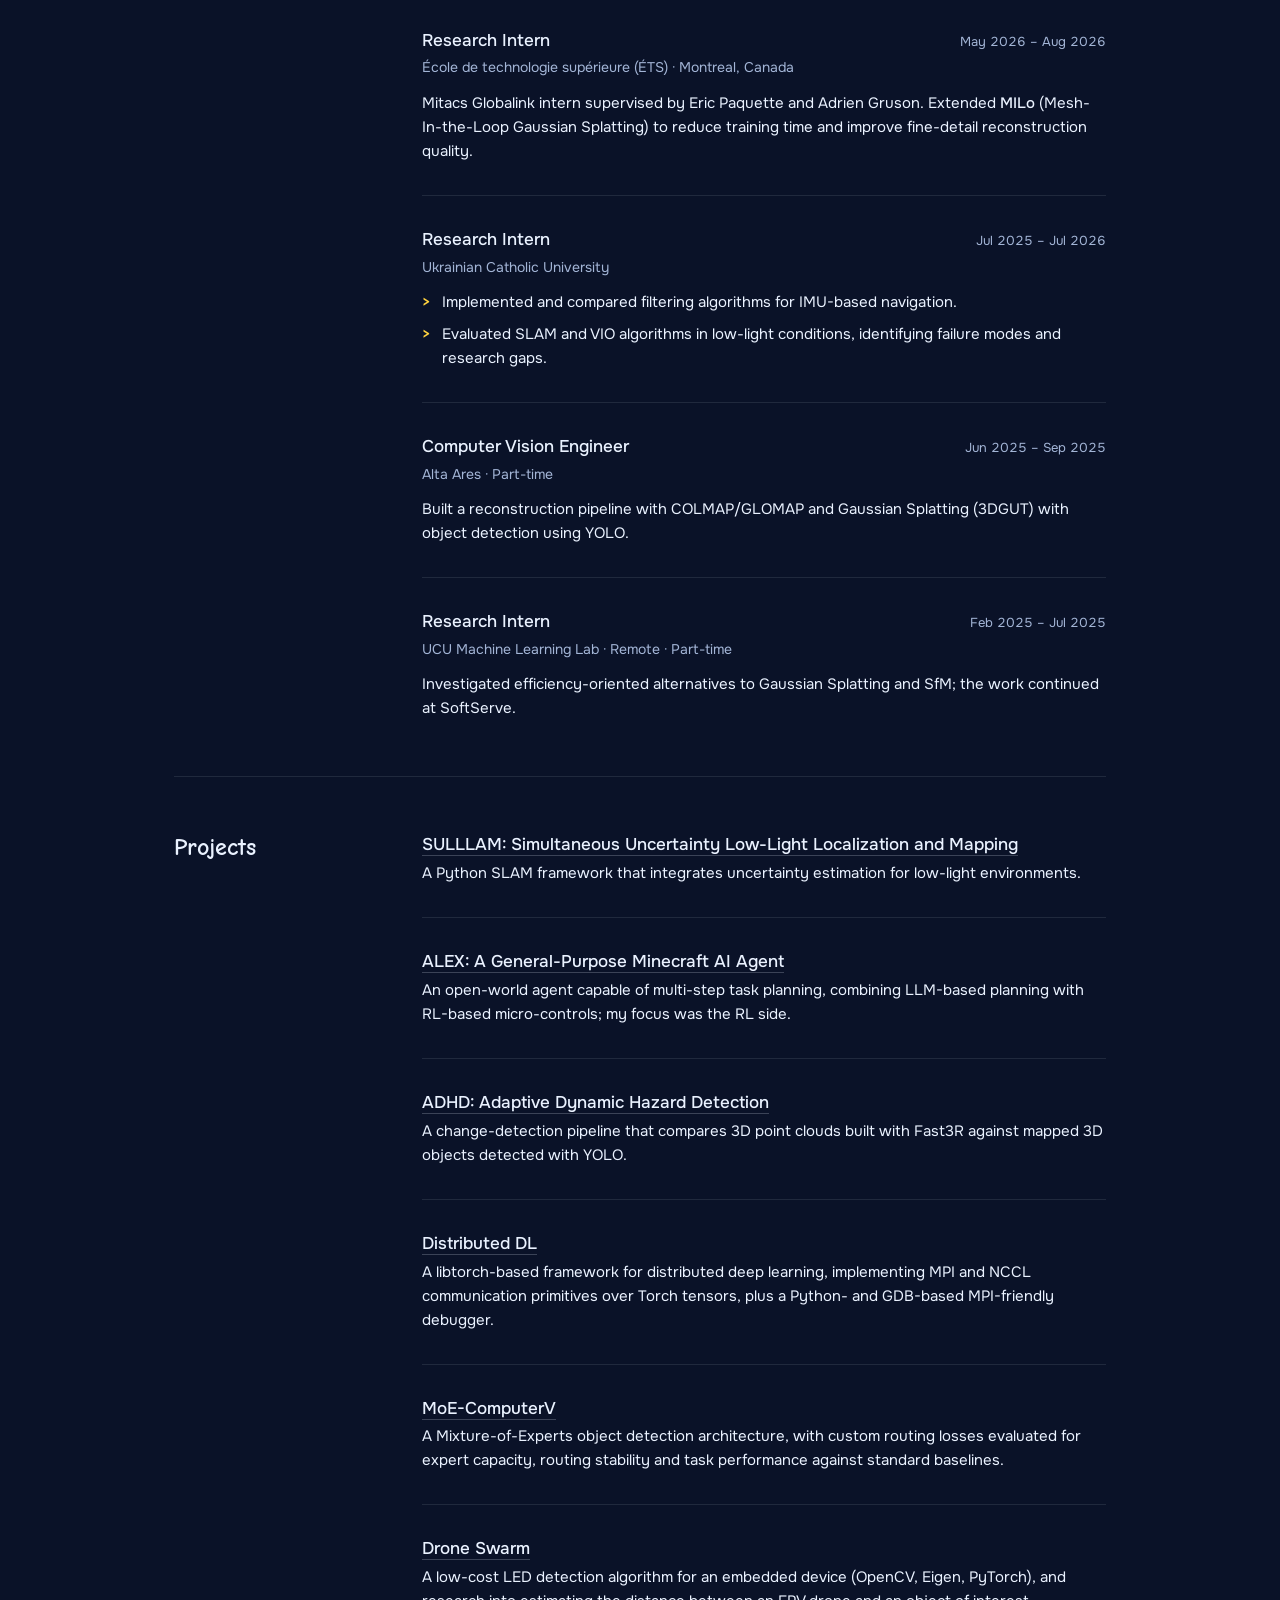
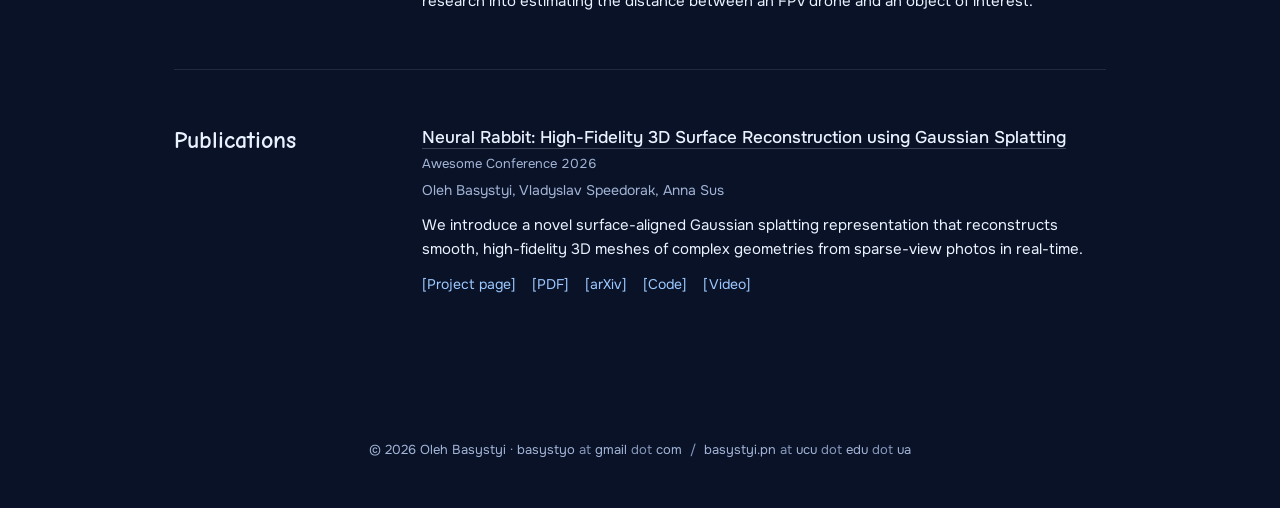
==== commit cf050790: "feat: update site from CV, doodle photo frame, graph-paper hero - Experience, education and projects" ====
--- a/index.html
+++ b/index.html
@@ -8,114 +8,289 @@
 
   <link rel="preconnect" href="https://fonts.googleapis.com">
   <link rel="preconnect" href="https://fonts.gstatic.com" crossorigin>
-  <link href="https://fonts.googleapis.com/css2?family=Inter:wght@400;500;600&family=Comic+Neue:wght@700&display=swap" rel="stylesheet">
+  <link href="https://fonts.googleapis.com/css2?family=Onest:wght@400;500;600;700&family=Comic+Neue:wght@700&display=swap" rel="stylesheet">
 
   <link rel="icon" type="image/svg+xml" href="./assets/favicon.svg">
-  <link href="./assets/style.css" rel="stylesheet">
-  <script>document.documentElement.classList.add('js');</script>
+  <link href="./assets/style.css?v=7" rel="stylesheet">
+  <meta name="theme-color" content="#13214a">
+  <script>
+    document.documentElement.classList.add('js');
+  </script>
 </head>
-<body>
+<body id="top">
 
   <header class="site-nav">
     <nav class="site-nav-inner" aria-label="Sections">
-      <a class="is-active" href="./" aria-current="page">About</a>
-      <a href="./publications">Publications</a>
-      <a href="./experience">Experience</a>
-      <a href="./projects">Projects</a>
+      <a class="is-active" href="#top" aria-current="true">About</a>
+      <a href="#experience">Experience</a>
+      <a href="#projects">Projects</a>
+      <a href="#publications">Publications</a>
     </nav>
   </header>
 
-  <main class="wrap">
-    <div class="profile-grid reveal">
-
-      <!-- =================== SIDEBAR =================== -->
-      <aside class="profile-side">
-        <div class="profile-photo-wrap">
-          <div class="profile-photo">
-            <img src="./assets/photo.png" alt="Oleh Basystyi">
-          </div>
-          <svg class="wavy-frame" viewBox="0 0 100 100" aria-hidden="true" fill="none" stroke="currentColor" stroke-width="2" stroke-linecap="round" stroke-linejoin="round" preserveAspectRatio="none">
-            <path class="wavy-frame-1" d="M8,4 C30,-2 70,-1 92,6 C99,28 98,72 93,92 C71,99 29,98 7,93 C1,71 2,29 8,4 Z"/>
-            <path class="wavy-frame-2" d="M6,6 C28,0 72,2 94,4 C97,30 96,70 90,94 C69,97 31,96 9,90 C3,68 4,30 6,6 Z"/>
-            <path class="wavy-frame-3" d="M9,2 C32,-3 68,-2 90,8 C98,26 99,74 91,90 C72,98 28,99 9,89 C0,73 -1,27 9,2 Z"/>
-            <path class="wavy-frame-4" d="M5,5 C27,1 73,-1 95,5 C99,27 97,73 92,95 C70,99 30,97 8,92 C2,70 3,28 5,5 Z"/>
-          </svg>
-          <svg class="photo-doodle" viewBox="0 0 60 60" aria-hidden="true" fill="none" stroke="currentColor" stroke-width="3" stroke-linecap="round" stroke-linejoin="round">
-            <path d="M30 4 L35 23 L55 27 L34 32 L29 55 L25 33 L5 29 L26 25 Z"/>
-          </svg>
-        </div>
-        <h1 class="profile-name">Oleh Basystyi</h1>
-        <div class="profile-title">R&amp;D Engineer</div>
-
-        <hr class="profile-divider">
-
-        <ul class="profile-meta">
-          <li>
-            <svg viewBox="0 0 24 24" fill="none" stroke="currentColor" stroke-width="1.5" stroke-linecap="round" stroke-linejoin="round"><path d="M20 10c0 6-8 12-8 12s-8-6-8-12a8 8 0 0 1 16 0Z"/><circle cx="12" cy="10" r="3"/></svg>
-            Lviv, Ukraine
-          </li>
-          <li>
-            <svg viewBox="0 0 24 24" fill="none" stroke="currentColor" stroke-width="1.5" stroke-linecap="round" stroke-linejoin="round"><path d="M22 10 12 5 2 10l10 5 10-5Z"/><path d="M6 12v5c0 1.5 3 3 6 3s6-1.5 6-3v-5"/></svg>
-            Ukrainian Catholic University
-          </li>
-          <li>
-            <svg viewBox="0 0 24 24" fill="none" stroke="currentColor" stroke-width="1.5" stroke-linecap="round" stroke-linejoin="round"><rect x="3" y="5" width="18" height="14" rx="2"/><path d="m3 7 9 6 9-6"/></svg>
-            <a href="mailto:basystyo@gmail.com">basystyo <span class="email-sep">at</span> gmail <span class="email-sep">dot</span> com</a>
-          </li>
-        </ul>
-
-        <div class="social-links">
-          <a class="social-icon" href="https://github.com/n1n1n1q" title="GitHub" aria-label="GitHub" target="_blank" rel="noopener">
-            <svg viewBox="0 0 24 24" fill="none" stroke="currentColor" stroke-width="1.5" stroke-linecap="round" stroke-linejoin="round"><path d="M9 19c-5 1.5-5-2.5-7-3m14 6v-3.87a3.37 3.37 0 0 0-.94-2.61c3.14-.35 6.44-1.54 6.44-7A5.44 5.44 0 0 0 20 4.77 5.07 5.07 0 0 0 19.91 1S18.73.65 16 2.48a13.38 13.38 0 0 0-7 0C6.27.65 5.09 1 5.09 1A5.07 5.07 0 0 0 5 4.77a5.44 5.44 0 0 0-1.5 3.78c0 5.42 3.3 6.61 6.44 7A3.37 3.37 0 0 0 9 18.13V22"/></svg>
-          </a>
-          <a class="social-icon" href="https://www.linkedin.com/in/basystyi/" title="LinkedIn" aria-label="LinkedIn" target="_blank" rel="noopener">
-            <svg viewBox="0 0 24 24" fill="none" stroke="currentColor" stroke-width="1.5" stroke-linecap="round" stroke-linejoin="round"><path d="M16 8a6 6 0 0 1 6 6v7h-4v-7a2 2 0 0 0-2-2 2 2 0 0 0-2 2v7h-4v-7a6 6 0 0 1 6-6z"/><rect x="2" y="9" width="4" height="12"/><circle cx="4" cy="4" r="2"/></svg>
-          </a>
-          <!-- TODO: replace # with your actual Google Scholar profile URL -->
-          <a class="social-icon" href="#" title="Google Scholar" aria-label="Google Scholar" target="_blank" rel="noopener">
-            <svg viewBox="0 0 24 24" fill="none" stroke="currentColor" stroke-width="1.5" stroke-linecap="round" stroke-linejoin="round"><path d="M22 10 12 5 2 10l10 5 10-5Z"/><path d="M6 12v5c0 1.5 3 3 6 3s6-1.5 6-3v-5"/></svg>
-          </a>
-        </div>
-      </aside>
-
-      <!-- =================== CONTENT =================== -->
-      <div class="profile-content">
-        <!-- <div class="content-eyebrow">Machine Learning &middot; Computer Vision &middot; Graphics</div> -->
-        <p class="content-intro">
-          I'm an R&amp;D Engineer based in Lviv, Ukraine, currently studying Computer Science at the
-          Ukrainian Catholic University :3
-        </p>
-
-        <div class="content-block">
-          <h2 class="block-title">Research interests</h2>
-          <div class="interests-list">
-            <span class="tag">Machine Learning</span>
-            <span class="tag">Computer Vision</span>
-            <span class="tag">Graphics</span>
-            <span class="tag">Deep Learning</span>
-            <span class="tag">Scene Understanding</span>
-          </div>
-        </div>
-
-        <div class="content-block">
-          <h2 class="block-title">Education</h2>
-          <div class="education-entry">
-            <div class="edu-top">
-              <span class="edu-degree">Computer Science</span>
-              <span class="edu-period">2023 &ndash; Present</span>
-            </div>
-            <div class="edu-school">Ukrainian Catholic University (UCU)</div>
+  <main>
+
+    <!-- =================== HERO =================== -->
+    <section class="hero">
+      <div class="hero-inner">
+        <h1 class="hero-name">Oleh Basystyi</h1>
+
+        <div class="hero-body">
+          <div class="profile-photo-wrap">
+            <div class="profile-photo">
+              <img src="./assets/photo.png" alt="Oleh Basystyi">
+            </div>
+            <svg class="wavy-frame" viewBox="0 0 100 100" aria-hidden="true" fill="none" stroke="currentColor" stroke-linecap="round" stroke-linejoin="round">
+              <path class="wavy-frame-1" d="M17.6,5.4 C19.0,5.3 23.1,5.2 25.8,5.0 C28.6,4.9 31.2,4.5 34.0,4.3 C36.7,4.2 39.6,4.2 42.5,4.1 C45.4,3.9 48.2,3.6 51.1,3.6 C54.0,3.5 57.0,3.7 59.8,3.9 C62.7,4.2 65.4,4.7 68.2,5.0 C71.0,5.2 73.6,5.4 76.5,5.4 C79.3,5.4 82.5,4.6 85.3,4.8 C88.0,5.1 91.6,5.1 93.1,6.8 C94.7,8.5 94.4,12.2 94.7,15.0 C95.0,17.7 95.1,20.3 95.0,23.1 C95.0,26.0 94.6,29.1 94.4,31.9 C94.3,34.8 94.2,37.6 94.3,40.4 C94.5,43.1 95.1,45.8 95.4,48.5 C95.6,51.3 95.8,54.3 95.8,57.1 C95.9,60.0 95.8,62.9 95.8,65.8 C95.9,68.7 96.2,71.7 96.2,74.6 C96.1,77.4 95.8,80.2 95.6,82.9 C95.4,85.7 96.0,88.9 94.8,91.0 C93.6,93.2 91.0,94.8 88.5,95.6 C86.1,96.4 83.0,95.8 80.1,95.8 C77.2,95.7 74.1,95.4 71.1,95.2 C68.2,95.1 65.3,94.9 62.4,94.8 C59.6,94.7 56.8,94.8 54.0,94.7 C51.2,94.6 48.4,94.2 45.6,94.2 C42.7,94.3 40.0,94.7 37.1,94.9 C34.2,95.2 31.2,95.8 28.2,95.9 C25.3,96.1 22.4,96.0 19.6,95.9 C16.7,95.9 13.6,96.5 11.1,95.7 C8.5,95.0 5.4,93.7 4.2,91.6 C3.0,89.5 3.9,85.9 3.8,83.1 C3.7,80.2 3.8,77.4 3.6,74.5 C3.5,71.7 3.0,69.0 3.0,66.1 C3.0,63.2 3.2,60.0 3.5,57.1 C3.7,54.1 4.4,51.1 4.6,48.2 C4.8,45.3 4.8,42.5 4.8,39.7 C4.8,36.9 4.8,34.0 4.8,31.2 C4.8,28.3 5.0,25.6 4.9,22.7 C4.7,19.7 3.7,16.4 3.9,13.5 C4.0,10.6 4.0,6.8 5.7,5.2 C7.5,3.7 11.6,4.3 14.4,4.1 C17.3,3.9 20.2,4.1 23.0,3.9 C25.8,3.8 28.3,3.2 31.2,3.0 C34.0,2.8 38.5,2.7 39.9,2.7"/>
+              <path class="wavy-frame-2" d="M23.5,4.3 C24.9,4.3 29.2,4.2 32.2,4.3 C35.1,4.5 38.2,5.0 41.1,5.0 C44.0,5.0 46.7,4.7 49.6,4.5 C52.5,4.3 55.4,3.9 58.3,3.9 C61.2,3.8 64.1,4.1 67.0,4.2 C69.9,4.2 72.9,4.1 75.7,4.3 C78.5,4.4 81.4,4.4 84.0,4.9 C86.6,5.4 89.8,5.4 91.5,7.0 C93.2,8.5 93.7,11.8 94.3,14.3 C94.9,16.9 94.8,19.5 94.9,22.3 C95.0,25.0 94.9,28.0 94.9,30.8 C94.9,33.7 94.9,36.5 94.9,39.4 C95.0,42.2 95.1,45.1 95.1,47.9 C95.0,50.8 94.7,53.6 94.8,56.5 C94.8,59.4 95.1,62.2 95.3,65.2 C95.6,68.1 96.2,71.3 96.4,74.3 C96.6,77.3 96.6,80.3 96.5,83.2 C96.4,86.0 97.0,89.4 95.7,91.5 C94.4,93.6 91.5,95.2 88.8,95.8 C86.1,96.4 82.5,95.2 79.5,95.0 C76.5,94.9 73.7,94.8 70.8,94.8 C68.0,94.9 65.3,95.2 62.5,95.3 C59.6,95.4 56.7,95.5 53.8,95.3 C51.0,95.2 48.1,94.8 45.2,94.6 C42.3,94.5 39.6,94.5 36.7,94.5 C33.9,94.6 31.0,94.7 28.1,94.8 C25.3,94.9 22.4,94.9 19.4,95.2 C16.4,95.4 12.6,96.8 9.9,96.2 C7.3,95.6 4.3,93.9 3.3,91.6 C2.2,89.2 3.7,85.2 3.9,82.1 C4.0,79.1 4.0,76.2 4.0,73.2 C4.1,70.3 3.9,67.4 3.9,64.5 C4.0,61.6 4.1,58.6 4.1,55.7 C4.1,52.8 4.0,49.9 4.0,47.0 C3.9,44.0 3.6,41.0 3.7,38.1 C3.9,35.3 4.5,32.5 4.8,29.7 C5.1,26.9 5.4,24.3 5.4,21.4 C5.4,18.5 4.4,15.2 4.8,12.5 C5.2,9.7 6.0,6.3 7.9,4.9 C9.8,3.5 13.4,4.2 16.1,3.9 C18.8,3.5 21.5,3.2 24.4,3.1 C27.3,3.0 30.4,3.1 33.4,3.2 C36.4,3.3 39.5,3.7 42.4,3.6 C45.4,3.6 49.7,3.0 51.2,2.9"/>
+              <path class="wavy-frame-3" d="M20.6,5.1 C22.0,5.1 26.1,5.0 28.9,5.0 C31.7,5.1 34.6,5.3 37.4,5.3 C40.2,5.3 42.9,5.1 45.7,5.1 C48.4,5.1 51.2,5.3 54.0,5.3 C56.8,5.3 59.5,5.3 62.4,5.1 C65.2,4.9 68.2,4.3 71.1,4.1 C74.0,3.8 77.1,3.6 79.9,3.6 C82.8,3.6 85.7,3.3 88.2,4.0 C90.7,4.7 94.0,5.7 95.2,7.7 C96.4,9.8 95.4,13.6 95.4,16.5 C95.3,19.4 95.0,22.4 94.9,25.2 C94.9,28.0 95.0,30.7 95.1,33.5 C95.2,36.2 95.6,38.9 95.5,41.7 C95.4,44.5 94.9,47.5 94.7,50.3 C94.5,53.1 94.2,55.8 94.1,58.5 C94.1,61.3 94.3,64.0 94.4,66.8 C94.5,69.6 94.5,72.3 94.6,75.2 C94.8,78.0 95.0,80.9 95.2,83.9 C95.4,86.8 96.7,91.0 95.6,93.1 C94.4,95.1 91.0,95.9 88.2,96.3 C85.5,96.8 82.1,95.8 79.1,95.7 C76.2,95.6 73.5,95.7 70.6,95.7 C67.8,95.7 65.0,95.7 62.1,95.7 C59.3,95.7 56.5,95.7 53.6,95.7 C50.8,95.7 48.0,95.8 45.1,95.8 C42.3,95.8 39.4,95.9 36.6,95.7 C33.9,95.5 31.3,94.8 28.6,94.6 C25.9,94.3 23.2,94.3 20.4,94.3 C17.6,94.4 14.2,95.6 11.7,95.0 C9.1,94.4 6.4,92.8 5.2,90.8 C4.0,88.8 4.6,85.6 4.4,82.9 C4.2,80.2 4.0,77.5 3.9,74.7 C3.9,71.9 4.0,68.9 4.1,66.1 C4.1,63.2 4.5,60.3 4.4,57.4 C4.3,54.6 3.7,51.9 3.5,49.0 C3.2,46.2 3.0,43.2 2.9,40.3 C2.9,37.4 3.0,34.5 3.1,31.6 C3.2,28.7 3.3,25.8 3.4,23.0 C3.5,20.2 3.3,17.2 3.7,14.5 C4.1,11.9 4.2,8.7 5.8,7.0 C7.5,5.3 10.9,5.1 13.5,4.6 C16.1,4.0 18.5,3.8 21.3,3.7 C24.0,3.6 27.1,3.8 30.0,3.8 C32.8,3.8 37.2,3.9 38.6,3.9"/>
+              <path class="wavy-frame-4" d="M19.6,5.0 C21.1,5.0 25.4,5.1 28.3,5.1 C31.1,5.1 33.9,5.1 36.8,5.1 C39.6,5.0 42.4,4.8 45.3,4.9 C48.1,5.0 51.0,5.6 53.9,5.8 C56.7,6.0 59.4,6.1 62.2,6.0 C65.1,5.8 68.1,5.1 71.1,4.8 C74.0,4.5 77.0,4.4 79.9,4.3 C82.9,4.2 86.0,3.6 88.7,4.2 C91.4,4.8 94.9,5.7 96.0,7.9 C97.2,10.1 95.8,14.2 95.7,17.2 C95.5,20.3 95.1,23.4 95.1,26.3 C95.1,29.2 95.4,31.8 95.5,34.7 C95.6,37.5 95.7,40.4 95.7,43.3 C95.6,46.2 95.2,49.1 95.1,52.0 C95.0,54.9 95.0,57.7 94.9,60.6 C94.8,63.4 94.7,66.2 94.5,69.0 C94.4,71.7 93.9,74.3 93.9,77.1 C93.9,79.9 94.8,83.1 94.7,86.0 C94.5,88.9 94.9,93.0 93.2,94.6 C91.5,96.2 87.3,95.3 84.5,95.4 C81.6,95.6 78.8,95.5 75.9,95.5 C73.0,95.6 70.2,95.7 67.3,95.7 C64.4,95.7 61.5,95.6 58.6,95.6 C55.7,95.7 52.8,95.7 49.9,95.9 C47.0,96.1 44.1,96.6 41.1,96.6 C38.2,96.6 35.3,96.2 32.4,96.0 C29.6,95.8 26.8,95.5 24.0,95.3 C21.2,95.2 18.3,95.4 15.6,95.1 C12.8,94.8 9.4,94.9 7.6,93.4 C5.9,91.8 5.7,88.4 5.1,85.8 C4.6,83.2 4.6,80.5 4.5,77.8 C4.3,75.0 4.3,72.1 4.4,69.2 C4.4,66.3 4.6,63.3 4.6,60.4 C4.6,57.5 4.6,54.7 4.4,51.8 C4.3,48.9 4.1,46.0 3.9,43.1 C3.8,40.2 3.9,37.3 3.7,34.2 C3.5,31.2 2.9,28.1 2.7,25.0 C2.6,22.0 2.4,18.8 2.7,16.0 C2.9,13.2 2.8,10.0 4.2,8.0 C5.7,6.1 8.7,4.8 11.3,4.1 C14.0,3.4 17.0,3.9 19.9,3.9 C22.8,3.9 25.9,4.1 28.8,4.0 C31.7,4.0 34.6,3.9 37.5,3.9 C40.4,3.8 44.7,3.7 46.2,3.7"/>
+            </svg>
+            <svg class="photo-doodle" viewBox="0 0 60 60" aria-hidden="true" fill="none" stroke="currentColor" stroke-width="3" stroke-linecap="round" stroke-linejoin="round">
+              <path d="M30 4 L35 23 L55 27 L34 32 L29 55 L25 33 L5 29 L26 25 Z"/>
+            </svg>
+          </div>
+
+          <div class="hero-copy">
+            <div class="profile-title">R&amp;D Engineer</div>
+            <p class="content-intro">
+              I'm an R&amp;D Engineer based in Lviv, Ukraine, currently studying Computer Science at the
+              Ukrainian Catholic University :3
+            </p>
+
+            <ul class="profile-meta">
+              <li>
+                <svg viewBox="0 0 24 24" fill="none" stroke="currentColor" stroke-width="1.5" stroke-linecap="round" stroke-linejoin="round"><path d="M20 10c0 6-8 12-8 12s-8-6-8-12a8 8 0 0 1 16 0Z"/><circle cx="12" cy="10" r="3"/></svg>
+                Lviv, Ukraine
+              </li>
+              <li>
+                <svg viewBox="0 0 24 24" fill="none" stroke="currentColor" stroke-width="1.5" stroke-linecap="round" stroke-linejoin="round"><path d="M22 10 12 5 2 10l10 5 10-5Z"/><path d="M6 12v5c0 1.5 3 3 6 3s6-1.5 6-3v-5"/></svg>
+                Ukrainian Catholic University
+              </li>
+              <li>
+                <svg viewBox="0 0 24 24" fill="none" stroke="currentColor" stroke-width="1.5" stroke-linecap="round" stroke-linejoin="round"><rect x="3" y="5" width="18" height="14" rx="2"/><path d="m3 7 9 6 9-6"/></svg>
+                <span class="email">basystyo <span class="email-sep">at</span> gmail <span class="email-sep">dot</span> com</span><span class="email-or" aria-hidden="true">/</span><span class="email">basystyi.pn <span class="email-sep">at</span> ucu <span class="email-sep">dot</span> edu <span class="email-sep">dot</span> ua</span>
+              </li>
+              <li>
+                <svg viewBox="0 0 24 24" fill="none" stroke="currentColor" stroke-width="1.5" stroke-linecap="round" stroke-linejoin="round"><path d="M14 2H6a2 2 0 0 0-2 2v16a2 2 0 0 0 2 2h12a2 2 0 0 0 2-2V8z"/><path d="M14 2v6h6"/><path d="M9 13h6M9 17h4"/></svg>
+                <a href="./cv/cv.pdf" target="_blank" rel="noopener">CV (PDF)</a>
+              </li>
+            </ul>
+
+            <div class="social-links">
+              <a class="social-icon" href="https://github.com/n1n1n1q" title="GitHub" aria-label="GitHub" target="_blank" rel="noopener">
+                <svg viewBox="0 0 24 24" fill="none" stroke="currentColor" stroke-width="1.5" stroke-linecap="round" stroke-linejoin="round"><path d="M9 19c-5 1.5-5-2.5-7-3m14 6v-3.87a3.37 3.37 0 0 0-.94-2.61c3.14-.35 6.44-1.54 6.44-7A5.44 5.44 0 0 0 20 4.77 5.07 5.07 0 0 0 19.91 1S18.73.65 16 2.48a13.38 13.38 0 0 0-7 0C6.27.65 5.09 1 5.09 1A5.07 5.07 0 0 0 5 4.77a5.44 5.44 0 0 0-1.5 3.78c0 5.42 3.3 6.61 6.44 7A3.37 3.37 0 0 0 9 18.13V22"/></svg>
+              </a>
+              <a class="social-icon" href="https://www.linkedin.com/in/basystyi/" title="LinkedIn" aria-label="LinkedIn" target="_blank" rel="noopener">
+                <svg viewBox="0 0 24 24" fill="none" stroke="currentColor" stroke-width="1.5" stroke-linecap="round" stroke-linejoin="round"><path d="M16 8a6 6 0 0 1 6 6v7h-4v-7a2 2 0 0 0-2-2 2 2 0 0 0-2 2v7h-4v-7a6 6 0 0 1 6-6z"/><rect x="2" y="9" width="4" height="12"/><circle cx="4" cy="4" r="2"/></svg>
+              </a>
+              <a class="social-icon" href="https://scholar.google.com/citations?user=eHlHtVQAAAAJ" title="Google Scholar" aria-label="Google Scholar" target="_blank" rel="noopener">
+                <svg viewBox="0 0 24 24" fill="none" stroke="currentColor" stroke-width="1.5" stroke-linecap="round" stroke-linejoin="round"><path d="M22 10 12 5 2 10l10 5 10-5Z"/><path d="M6 12v5c0 1.5 3 3 6 3s6-1.5 6-3v-5"/></svg>
+              </a>
+            </div>
           </div>
         </div>
       </div>
+    </section>
+
+    <!-- =================== SECTIONS =================== -->
+    <div class="sections">
+
+      <section class="section reveal" id="about" aria-labelledby="about-title">
+        <h2 class="section-title" id="about-title">About</h2>
+        <div class="section-body about-grid">
+          <div class="content-block">
+            <h3 class="block-title">Research interests</h3>
+            <div class="interests-list">
+              <span class="tag">Machine Learning</span>
+              <span class="tag">Computer Vision</span>
+              <span class="tag">Graphics</span>
+              <span class="tag">Deep Learning</span>
+              <span class="tag">Scene Understanding</span>
+            </div>
+          </div>
+
+          <div class="content-block">
+            <h3 class="block-title">Education</h3>
+            <div class="education-entry">
+              <div class="edu-top">
+                <span class="edu-degree">Computer Science</span>
+                <span class="edu-period">Sep 2023 &ndash; Present</span>
+              </div>
+              <div class="edu-school">Ukrainian Catholic University (UCU)</div>
+              <p class="edu-note">Ranked among the top 5 Computer Science students in 2023&ndash;24, 2024&ndash;25 and 2025&ndash;26; cumulative GPA 98.2 / 100.</p>
+            </div>
+          </div>
+        </div>
+      </section>
+
+      <section class="section reveal" id="experience" aria-labelledby="experience-title">
+        <h2 class="section-title" id="experience-title">Experience</h2>
+        <div class="section-body">
+        <div class="entry-list">
+
+          <div class="entry">
+            <div class="entry-head">
+              <div class="entry-title">Research and Development Engineer</div>
+              <div class="entry-period">Jul 2025 &ndash; Present</div>
+            </div>
+            <div class="entry-meta">SoftServe &middot; Remote</div>
+            <div class="entry-desc">
+              <ul>
+                <li>Designed an indoor surface reconstruction framework for 3D Gaussian Splatting.</li>
+                <li>Formulated plane assignment as an iterative algorithm, refining both Gaussians and planes.</li>
+                <li>Gave an open lecture on 3DGS and co-authored two white papers.</li>
+              </ul>
+            </div>
+          </div>
+
+          <div class="entry">
+            <div class="entry-head">
+              <div class="entry-title">Teaching Assistant</div>
+              <div class="entry-period">Sep 2024 &ndash; Present</div>
+            </div>
+            <div class="entry-meta">Ukrainian Catholic University &middot; Lviv, Ukraine &middot; Part-time</div>
+            <p class="entry-desc entry-lead">Led office hours, mentored final projects, developed study materials, laboratory works and homework, and graded coursework.</p>
+            <div class="entry-desc">
+              <ul>
+                <li><b>Artificial Intelligence</b> (Aug 2026 &ndash; Present) | currently TA for the course.</li>
+                <li><b>Linear Algebra</b> (Jan &ndash; May 2026) | mentored course projects and conducted seminars and lab defenses.</li>
+                <li><b>Algorithms and Data Structures</b> (Jun 2025 &ndash; Jan 2026) | restructured the course, developed study materials, and ran seminars and exams.</li>
+                <li><b>Architecture of Computer Systems</b> (Jan &ndash; May 2025) | gave feedback on lab works and helped students understand course material.</li>
+                <li><b>Discrete Mathematics</b> (Sep 2024 &ndash; Jan 2025) | restructured course projects and developed study materials.</li>
+              </ul>
+            </div>
+          </div>
+
+          <div class="entry">
+            <div class="entry-head">
+              <div class="entry-title">Research Intern</div>
+              <div class="entry-period">May 2026 &ndash; Aug 2026</div>
+            </div>
+            <div class="entry-meta">&Eacute;cole de technologie sup&eacute;rieure (&Eacute;TS) &middot; Montreal, Canada</div>
+            <p class="entry-desc">Mitacs Globalink intern supervised by Eric Paquette and Adrien Gruson. Extended <b>MILo</b> (Mesh-In-the-Loop Gaussian Splatting) to reduce training time and improve fine-detail reconstruction quality.</p>
+          </div>
+
+          <div class="entry">
+            <div class="entry-head">
+              <div class="entry-title">Research Intern</div>
+              <div class="entry-period">Jul 2025 &ndash; Jul 2026</div>
+            </div>
+            <div class="entry-meta">Ukrainian Catholic University</div>
+            <div class="entry-desc">
+              <ul>
+                <li>Implemented and compared filtering algorithms for IMU-based navigation.</li>
+                <li>Evaluated SLAM and VIO algorithms in low-light conditions, identifying failure modes and research gaps.</li>
+              </ul>
+            </div>
+          </div>
+
+          <div class="entry">
+            <div class="entry-head">
+              <div class="entry-title">Computer Vision Engineer</div>
+              <div class="entry-period">Jun 2025 &ndash; Sep 2025</div>
+            </div>
+            <div class="entry-meta">Alta Ares &middot; Part-time</div>
+            <p class="entry-desc">Built a reconstruction pipeline with COLMAP/GLOMAP and Gaussian Splatting (3DGUT) with object detection using YOLO.</p>
+          </div>
+
+          <div class="entry">
+            <div class="entry-head">
+              <div class="entry-title">Research Intern</div>
+              <div class="entry-period">Feb 2025 &ndash; Jul 2025</div>
+            </div>
+            <div class="entry-meta">UCU Machine Learning Lab &middot; Remote &middot; Part-time</div>
+            <p class="entry-desc">Investigated efficiency-oriented alternatives to Gaussian Splatting and SfM; the work continued at SoftServe.</p>
+          </div>
+
+        </div>
+        </div>
+      </section>
+
+      <section class="section reveal" id="projects" aria-labelledby="projects-title">
+        <h2 class="section-title" id="projects-title">Projects</h2>
+        <div class="section-body">
+        <div class="entry-list">
+
+          <div class="entry">
+            <div class="entry-head">
+              <div class="entry-title"><a href="https://github.com/n1n1n1q/SULLLAM" target="_blank" rel="noopener">SULLLAM: Simultaneous Uncertainty Low-Light Localization and Mapping</a></div>
+            </div>
+            <p class="entry-desc">A Python SLAM framework that integrates uncertainty estimation for low-light environments.</p>
+          </div>
+
+          <div class="entry">
+            <div class="entry-head">
+              <div class="entry-title"><a href="https://github.com/n1n1n1q/alex" target="_blank" rel="noopener">ALEX: A General-Purpose Minecraft AI Agent</a></div>
+            </div>
+            <p class="entry-desc">An open-world agent capable of multi-step task planning, combining LLM-based planning with RL-based micro-controls; my focus was the RL side.</p>
+          </div>
+
+          <div class="entry">
+            <div class="entry-head">
+              <div class="entry-title"><a href="https://github.com/n1n1n1q/adhd" target="_blank" rel="noopener">ADHD: Adaptive Dynamic Hazard Detection</a></div>
+            </div>
+            <p class="entry-desc">A change-detection pipeline that compares 3D point clouds built with Fast3R against mapped 3D objects detected with YOLO.</p>
+          </div>
+
+          <div class="entry">
+            <div class="entry-head">
+              <div class="entry-title"><a href="https://github.com/n1n1n1q/distributed-dl" target="_blank" rel="noopener">Distributed DL</a></div>
+            </div>
+            <p class="entry-desc">A libtorch-based framework for distributed deep learning, implementing MPI and NCCL communication primitives over Torch tensors, plus a Python- and GDB-based MPI-friendly debugger.</p>
+          </div>
+
+          <div class="entry">
+            <div class="entry-head">
+              <div class="entry-title"><a href="https://github.com/n1n1n1q/MoE-COMPUTEr" target="_blank" rel="noopener">MoE-ComputerV</a></div>
+            </div>
+            <p class="entry-desc">A Mixture-of-Experts object detection architecture, with custom routing losses evaluated for expert capacity, routing stability and task performance against standard baselines.</p>
+          </div>
+
+          <div class="entry">
+            <div class="entry-head">
+              <div class="entry-title"><a href="https://github.com/Raspy-Py/DroneSwarm" target="_blank" rel="noopener">Drone Swarm</a></div>
+            </div>
+            <p class="entry-desc">A low-cost LED detection algorithm for an embedded device (OpenCV, Eigen, PyTorch), and research into estimating the distance between an FPV drone and an object of interest.</p>
+          </div>
+
+        </div>
+        </div>
+      </section>
+
+      <section class="section reveal" id="publications" aria-labelledby="publications-title">
+        <h2 class="section-title" id="publications-title">Publications</h2>
+        <div class="section-body">
+          <div class="entry-list">
+      <!-- PUBLICATIONS_START -->
+      <div class="entry">
+        <div class="entry-head">
+          <div class="entry-title"><a href="./papers/example-paper/">Neural Rabbit: High-Fidelity 3D Surface Reconstruction using Gaussian Splatting</a></div>
+          <div class="entry-period">Awesome Conference 2026</div>
+        </div>
+        <div class="entry-meta">Oleh Basystyi, Vladyslav Speedorak, Anna Sus</div>
+        <p class="entry-desc">We introduce a novel surface-aligned Gaussian splatting representation that reconstructs smooth, high-fidelity 3D meshes of complex geometries from sparse-view photos in real-time.</p>
+        <div class="entry-links">
+          <a href="./papers/example-paper/">[Project page]</a>
+          <a href="https://arxiv.org/pdf/xxxx.xxxxx" target="_blank" rel="noopener">[PDF]</a>
+          <a href="https://arxiv.org/abs/xxxx.xxxxx" target="_blank" rel="noopener">[arXiv]</a>
+          <a href="https://github.com/n1n1n1q/neural-rabbit" target="_blank" rel="noopener">[Code]</a>
+          <a href="https://www.youtube.com/watch?v=dQw4w9WgXcQ" target="_blank" rel="noopener">[Video]</a>
+        </div>
+      </div>
+      <!-- PUBLICATIONS_END -->
+          </div>
+        </div>
+      </section>
 
     </div>
+
   </main>
 
   <footer class="site-footer">
-    &copy; 2026 Oleh Basystyi &middot; <a href="mailto:basystyo@gmail.com">basystyo <span class="email-sep">at</span> gmail <span class="email-sep">dot</span> com</a>
+    &copy; 2026 Oleh Basystyi &middot; <span class="email">basystyo <span class="email-sep">at</span> gmail <span class="email-sep">dot</span> com</span><span class="email-or" aria-hidden="true">/</span><span class="email">basystyi.pn <span class="email-sep">at</span> ucu <span class="email-sep">dot</span> edu <span class="email-sep">dot</span> ua</span>
   </footer>
 
-  <script src="./assets/script.js"></script>
+  <script src="./assets/script.js?v=7"></script>
 </body>
 </html>
--- a/assets/style.css
+++ b/assets/style.css
@@ -2,199 +2,187 @@
    style.css — Oleh Basystyi, personal site
    ========================================================= */
 
+/* Palette: night + sky + lemon
+   --bg      page ground, deep navy
+   --field   nav + hero band, a lighter navy
+   --link    sky blue: links, tags, the point surface
+   --accent  lemon: the star, active nav, list markers, the cursor's glow.
+             Kept scarce on purpose; it is what people should remember. */
 :root {
-  /* Starlit Midnight / Moon Rabbit palette */
-  --bg: #0e101a;
-  --surface: #161927;
-  --border: rgba(243, 239, 250, 0.08);
-  --border-strong: rgba(243, 239, 250, 0.14);
-  --text: #f3effa;
-  --text-dim: #8c85a8;
-  --text-muted: #837d9f;
-  --accent: #b39ddb;          /* links */
-  --accent-rgb: 179, 157, 219;
-  --accent-2: #ffd54f;        /* the star: active state, signature */
-  --accent-contrast: #0e101a;
+  color-scheme: dark;
+  --bg: #0a1228;
+  --field: #13214a;
+  --text: #eaf2ff;
+  --text-dim: #a3b5d6;
+  --text-muted: #8799bb;
+  --link: #9cc9ff;
+  --accent: #ffd23f;
+  --pencil: #6589c5;
+  --on-accent: #0a1228;
+  --border: rgba(234, 242, 255, 0.10);
+  --border-strong: rgba(234, 242, 255, 0.22);
+
+  --font-body: 'Onest', system-ui, sans-serif;
+  --font-display: 'Comic Sans MS', 'Comic Neue', cursive;
+  --display-weight: 700;
+  --name-scale: 0.94;
+  --name-tracking: 0;
+
   --radius-lg: 16px;
   --radius-md: 12px;
   --radius-sm: 8px;
-  --ease: cubic-bezier(.2, .8, .2, 1);
+  --ease-out: cubic-bezier(0.23, 1, 0.32, 1);
 }
 
 * { box-sizing: border-box; }
 
-html { scroll-behavior: smooth; }
+html { scroll-behavior: smooth; scroll-padding-top: 72px; }
 
 body {
   margin: 0;
   background: var(--bg);
   color: var(--text);
-  font-family: 'Inter', system-ui, sans-serif;
+  font-family: var(--font-body);
   font-weight: 400;
   line-height: 1.6;
   -webkit-font-smoothing: antialiased;
 }
 
 ::selection {
-  background: rgba(var(--accent-rgb), 0.28);
-  color: var(--text);
-}
-
-a { color: var(--accent); text-decoration: none; transition: color 160ms var(--ease); }
-a:hover { color: var(--text); }
-a:focus-visible { outline: 2px solid var(--accent); outline-offset: 2px; border-radius: 4px; }
+  background: var(--accent);
+  color: var(--on-accent);
+}
+
+a { color: var(--link); text-decoration: none; transition: color 160ms ease; }
+a:focus-visible { outline: 2px solid var(--link); outline-offset: 2px; border-radius: 4px; }
 
 h1, h2, h3 {
-  font-family: 'Inter', sans-serif;
+  font-family: var(--font-body);
   font-weight: 500;
   margin: 0;
 }
 
 b, strong { font-weight: 500; color: var(--text); }
-
-.wrap {
-  max-width: 980px;
-  margin: 0 auto;
-  padding: 56px 24px 48px;
-}
 
 /* ---------- Header nav ---------- */
 .site-nav {
   position: sticky;
   top: 0;
   z-index: 20;
-  background: var(--surface);
-  border-bottom: 1px solid var(--border);
+  background: var(--field);
 }
 .site-nav-inner {
   max-width: 980px;
   margin: 0 auto;
-  padding: 16px 24px;
+  padding: 12px 24px;
   display: flex;
   justify-content: center;
   flex-wrap: wrap;
-  gap: 8px 32px;
+  gap: 4px 32px;
 }
 .site-nav-inner a {
   font-size: 14px;
   font-weight: 500;
   color: var(--text-dim);
-}
-.site-nav-inner a:hover { color: var(--text); }
-.site-nav-inner a.is-active { color: var(--accent-2); }
-
-/* ---------- Profile layout ---------- */
-.profile-grid {
+  padding: 4px 0;
+  border-bottom: 2px solid transparent;
+}
+.site-nav-inner a.is-active {
+  color: var(--text);
+  border-bottom-color: var(--accent);
+}
+
+/* ---------- Hero ---------- */
+.hero {
+  position: relative;
+  background: var(--field);
+  overflow: hidden;
+}
+.hero-canvas {
+  position: absolute;
+  inset: 0;
+  width: 100%;
+  height: 100%;
+  pointer-events: none;
+}
+
+.hero-inner {
+  position: relative;
+  max-width: 980px;
+  margin: 0 auto;
+  padding: 72px 24px 112px;
+  width: 100%;
+}
+
+.hero-name {
+  position: relative;
+  font-family: var(--font-display);
+  font-weight: var(--display-weight);
+  font-size: calc(clamp(3.25rem, 13vw, 7.5rem) * var(--name-scale));
+  line-height: 1;
+  letter-spacing: var(--name-tracking);
+  color: var(--text);
+  margin: 0 0 48px;
+}
+
+.hero-name, .hero-copy > * { width: fit-content; }
+
+.hero-body {
   display: grid;
-  grid-template-columns: 240px 1fr;
-  gap: 56px;
+  grid-template-columns: 200px 1fr;
+  gap: 48px;
   align-items: start;
 }
 
-.profile-side {
-  position: sticky;
-  top: 104px;
-}
-
-.profile-photo-wrap {
+.profile-photo-wrap { position: relative; }
+.profile-photo {
   position: relative;
-  margin-bottom: 24px;
-}
-.profile-photo {
   width: 100%;
   aspect-ratio: 1 / 1;
   border-radius: var(--radius-lg);
   overflow: hidden;
-  border: 1px solid var(--border-strong);
+  background: var(--bg);
 }
 .profile-photo img {
   width: 100%;
   height: 100%;
   object-fit: cover;
   display: block;
-}
-.wavy-frame {
-  position: absolute;
-  inset: -6%;
-  width: 112%;
-  height: 112%;
-  z-index: 1;
-  pointer-events: none;
-  color: var(--accent);
-  opacity: 0.9;
-}
-.wavy-frame path { opacity: 0; }
-.wavy-frame-1 { animation: wavy-flip 0.8s steps(1) infinite; animation-delay: 0s; }
-.wavy-frame-2 { animation: wavy-flip 0.8s steps(1) infinite; animation-delay: -0.2s; }
-.wavy-frame-3 { animation: wavy-flip 0.8s steps(1) infinite; animation-delay: -0.4s; }
-.wavy-frame-4 { animation: wavy-flip 0.8s steps(1) infinite; animation-delay: -0.6s; }
-@keyframes wavy-flip {
-  0% { opacity: 1; }
-  24.9% { opacity: 1; }
-  25% { opacity: 0; }
-  100% { opacity: 0; }
-}
-
-.photo-doodle {
-  position: absolute;
-  top: -16px;
-  right: -16px;
-  width: 52px;
-  height: 52px;
-  z-index: 2;
-  color: var(--accent-2);
-  filter: drop-shadow(0 2px 4px rgba(0, 0, 0, 0.35));
-  animation: star-jitter 1.2s steps(1) infinite;
-}
-@keyframes star-jitter {
-  0% { transform: translate(0, 0) rotate(-10deg); }
-  16% { transform: translate(3px, -3px) rotate(6deg); }
-  33% { transform: translate(-3px, 2px) rotate(-18deg); }
-  50% { transform: translate(2px, 3px) rotate(8deg); }
-  66% { transform: translate(-2px, -2px) rotate(-4deg); }
-  83% { transform: translate(3px, 1px) rotate(14deg); }
-  100% { transform: translate(0, 0) rotate(-10deg); }
-}
-
-.profile-name {
-  font-family: 'Comic Sans MS', 'Comic Neue', cursive;
-  font-weight: 700;
-  font-size: 28px;
-  line-height: 1.2;
-  color: var(--accent-2);
-  margin-bottom: 4px;
-}
-
+  border-radius: inherit;
+}
 .profile-title {
   font-size: 14px;
-  color: var(--text-dim);
-}
-
-.profile-divider {
-  border: none;
-  border-top: 1px solid var(--border);
-  margin: 20px 0;
+  font-weight: 500;
+  color: var(--text-dim);
+  margin-bottom: 8px;
+}
+
+.content-intro {
+  font-size: 20px;
+  line-height: 1.5;
+  color: var(--text);
+  max-width: 44ch;
+  margin: 0 0 28px;
 }
 
 .profile-meta {
   display: flex;
-  flex-direction: column;
-  gap: 12px;
+  flex-wrap: wrap;
+  gap: 8px 24px;
   font-size: 14px;
   line-height: 1.4;
   color: var(--text-dim);
   margin: 0;
   padding: 0;
 }
-.profile-meta li { display: flex; align-items: center; gap: 10px; list-style: none; }
+.profile-meta li { display: flex; align-items: center; gap: 8px; list-style: none; }
 .profile-meta svg {
   width: 16px;
   height: 16px;
   flex-shrink: 0;
   color: var(--text-muted);
 }
-.profile-meta a { color: var(--text-dim); }
-.profile-meta a:hover { color: var(--text); }
+.profile-meta a { color: var(--text); border-bottom: 1px solid var(--border-strong); }
 
 .social-links {
   display: flex;
@@ -202,47 +190,55 @@
   margin-top: 24px;
 }
 .social-icon {
-  width: 36px;
-  height: 36px;
+  width: 40px;
+  height: 40px;
   border-radius: 50%;
   border: 1px solid var(--border-strong);
-  color: var(--text-dim);
+  color: var(--text);
   display: inline-flex;
   align-items: center;
   justify-content: center;
-  transition: border-color 160ms var(--ease), color 160ms var(--ease);
+  transition: transform 160ms var(--ease-out), background-color 160ms ease, color 160ms ease, border-color 160ms ease;
 }
 .social-icon svg { width: 16px; height: 16px; }
-.social-icon:hover {
-  border-color: rgba(243, 239, 250, 0.24);
-  color: var(--text);
-}
-
-/* ---------- Content column ---------- */
-.content-intro {
-  font-size: 18px;
-  line-height: 1.55;
-  color: var(--text);
-  max-width: 60ch;
-  margin: 0 0 40px;
-}
-
-.content-block {
-  padding-top: 32px;
-  margin-top: 32px;
+.social-icon:active { transform: scale(0.95); }
+
+/* ---------- Sections ---------- */
+.sections {
+  max-width: 980px;
+  margin: 0 auto;
+  padding: 24px 24px 48px;
+}
+.section {
+  display: grid;
+  grid-template-columns: 200px 1fr;
+  gap: 48px;
+  align-items: start;
+  padding: 56px 0;
   border-top: 1px solid var(--border);
 }
-.content-block:first-of-type {
-  padding-top: 0;
-  margin-top: 0;
-  border-top: none;
+.section:first-child { border-top: none; }
+.section-title {
+  position: sticky;
+  top: 80px;
+  font-family: var(--font-display);
+  font-weight: var(--display-weight);
+  font-size: 24px;
+  line-height: 1.2;
+  color: var(--text);
+}
+.section-body { min-width: 0; }
+.about-grid {
+  display: grid;
+  grid-template-columns: 1fr 1fr;
+  gap: 40px;
 }
 
 .block-title {
-  font-family: 'Comic Sans MS', 'Comic Neue', cursive;
-  font-weight: 700;
-  font-size: 20px;
-  margin-bottom: 16px;
+  font-size: 14px;
+  font-weight: 500;
+  color: var(--text-dim);
+  margin-bottom: 12px;
 }
 
 .interests-list {
@@ -256,8 +252,8 @@
   line-height: 20px;
   padding: 4px 12px;
   border-radius: var(--radius-sm);
-  border: 1px solid var(--border-strong);
-  color: var(--text-dim);
+  background: var(--field);
+  color: var(--link);
 }
 
 .education-entry { font-size: 14px; }
@@ -280,36 +276,27 @@
   white-space: nowrap;
 }
 .edu-school { color: var(--text-dim); }
+.edu-note { margin: 12px 0 0; font-size: 14px; color: var(--text); }
+
+.entry-lead { margin-bottom: 12px; }
+.entry-desc a { border-bottom: 1px solid var(--border-strong); }
 
 @media (max-width: 720px) {
-  .wrap { padding: 40px 16px 32px; }
-  .site-nav-inner { padding: 12px 16px; gap: 8px 24px; }
-  .profile-grid { grid-template-columns: 1fr; gap: 40px; }
-  .profile-side { position: static; max-width: 220px; margin: 0 auto; text-align: center; }
-  .profile-meta { align-items: center; }
-  .profile-meta li { justify-content: center; }
-  .social-links { justify-content: center; }
-  .content-intro { max-width: 100%; font-size: 17px; }
-}
-
-/* ---------- Simple pages (Publications) ---------- */
-.page-simple { text-align: center; }
-.page-title {
-  font-family: 'Comic Sans MS', 'Comic Neue', cursive;
-  font-weight: 700;
-  font-size: 32px;
-  line-height: 1.2;
-  margin-bottom: 12px;
-}
-.page-empty { color: var(--text-dim); font-size: 15px; }
-
-/* ---------- Entry pages (Experience / Projects / Publications) ---------- */
-.page-wide {
-  max-width: 760px;
-  margin: 0 auto;
-}
-.page-wide .page-title { margin-bottom: 40px; }
-.page-wide .page-empty { margin-top: 32px; }
+  .site-nav-inner { padding: 12px 16px; gap: 4px 24px; }
+  .hero-inner { padding: 40px 16px 104px; }
+  .hero-name { margin-bottom: 40px; }
+  .hero-body { grid-template-columns: 1fr; gap: 32px; }
+  .profile-photo-wrap { width: 160px; margin: 12px 0 0 12px; } /* room for the pencil loop */
+  .content-intro { font-size: 18px; max-width: 100%; }
+  .profile-meta { flex-direction: column; }
+  .sections { padding: 8px 16px 32px; }
+  .section { grid-template-columns: 1fr; gap: 24px; padding: 40px 0; }
+  .section-title { position: static; }
+  .about-grid { grid-template-columns: 1fr; gap: 32px; }
+}
+
+/* ---------- Entries (Experience / Projects / Publications) ---------- */
+.page-empty { color: var(--text-dim); font-size: 15px; margin: 0; }
 
 .entry-list {
   display: flex;
@@ -341,8 +328,7 @@
   line-height: 1.4;
   color: var(--text);
 }
-.entry-title a { color: var(--text); }
-.entry-title a:hover { color: var(--accent); }
+.entry-title a { color: var(--text); border-bottom: 1px solid var(--border-strong); }
 .entry-period {
   font-size: 13px;
   color: var(--text-dim);
@@ -374,7 +360,8 @@
   content: ">";
   position: absolute;
   left: 0;
-  color: var(--text-muted);
+  color: var(--accent);
+  font-weight: 600;
 }
 
 .entry-links {
@@ -393,15 +380,31 @@
   color: var(--text-dim);
 }
 .site-footer a { color: var(--text-dim); }
-.site-footer a:hover { color: var(--text); }
 
 .email-sep { color: var(--text-muted); }
+/* Addresses are plain text on purpose: no mailto, so scrapers get nothing to follow. */
+.email { color: var(--text); white-space: nowrap; }
+.email-or { margin: 0 8px; color: var(--text-muted); }
+.site-footer .email { color: var(--text-dim); }
+
+/* ---------- Hover (real pointers only; touch fires hover on tap) ---------- */
+@media (hover: hover) and (pointer: fine) {
+  a:hover { color: var(--text); }
+  .site-nav-inner a:hover { color: var(--text); }
+  .profile-meta a:hover { color: var(--link); }
+  .entry-title a:hover { color: var(--link); }
+  .site-footer a:hover { color: var(--text); }
+  .social-icon:hover {
+    border-color: var(--link);
+    color: var(--link);
+  }
+}
 
 /* ---------- Reveal ---------- */
 .js .reveal {
   opacity: 0;
   transform: translateY(12px);
-  transition: opacity 500ms var(--ease), transform 500ms var(--ease);
+  transition: opacity 500ms var(--ease-out), transform 500ms var(--ease-out);
 }
 .js .reveal.is-visible { opacity: 1; transform: translateY(0); }
 
@@ -409,10 +412,81 @@
   *, *::before, *::after {
     transition-duration: 0.001ms !important;
     animation-duration: 0.001ms !important;
+    animation-delay: 0s !important;
     scroll-behavior: auto !important;
   }
-  /* Hold the doodles still instead of looping at near-zero duration */
-  .wavy-frame path, .photo-doodle { animation: none !important; }
-  .wavy-frame-1 { opacity: 1; }
-  .photo-doodle { transform: rotate(-10deg); }
-}
+
+}
+
+.hero-name::after {
+  content: "";
+  position: absolute;
+  bottom: -18px;
+  left: 0.08em;
+  width: min(45%, 220px);
+  height: 13px;
+  border-top: 6px solid var(--pencil);
+  border-radius: 55% 70% 0 0;
+  transform: rotate(-3deg);
+}
+.profile-photo {
+  border-radius: 10px;
+  background: transparent;
+  transform: rotate(-2deg);
+  box-shadow: 0 8px 20px rgb(3 10 28 / 20%);
+}
+.profile-photo img { border: 0; border-radius: 10px; }
+
+/* Wavy frame + star, after the site's first version: four hand-drawn
+   takes of the frame swapped on a stepped timer (a "line boil"). */
+.wavy-frame {
+  position: absolute;
+  inset: -11%;
+  width: 122%;
+  height: 122%;
+  z-index: 1;
+  overflow: visible;
+  pointer-events: none;
+  color: var(--pencil);
+  transform: rotate(-2deg);
+}
+.wavy-frame path {
+  opacity: 0;
+  vector-effect: non-scaling-stroke;
+  stroke-width: 2.5px;
+  animation: wavy-flip 0.5s steps(1) infinite;
+}
+.wavy-frame .wavy-frame-2 { animation-delay: -0.125s; }
+.wavy-frame .wavy-frame-3 { animation-delay: -0.250s; }
+.wavy-frame .wavy-frame-4 { animation-delay: -0.375s; }
+@keyframes wavy-flip {
+  0%, 24.9% { opacity: 1; }
+  25%, 100% { opacity: 0; }
+}
+
+.photo-doodle {
+  position: absolute;
+  top: -34px;
+  right: -32px;
+  width: 52px;
+  height: 52px;
+  z-index: 2;
+  color: var(--accent);
+  filter: drop-shadow(0 2px 4px rgb(3 10 28 / 50%));
+  animation: star-jitter 1.2s steps(1) infinite;
+}
+@keyframes star-jitter {
+  0%   { transform: translate(0, 0) rotate(-10deg); }
+  16%  { transform: translate(3px, -3px) rotate(6deg); }
+  33%  { transform: translate(-3px, 2px) rotate(-18deg); }
+  50%  { transform: translate(2px, 3px) rotate(8deg); }
+  66%  { transform: translate(-2px, -2px) rotate(-4deg); }
+  83%  { transform: translate(3px, 1px) rotate(14deg); }
+  100% { transform: translate(0, 0) rotate(-10deg); }
+}
+
+@media (prefers-reduced-motion: reduce) {
+  .wavy-frame path { animation: none; }
+  .wavy-frame .wavy-frame-1 { opacity: 1; }
+  .photo-doodle { animation: none; transform: rotate(-10deg); }
+}
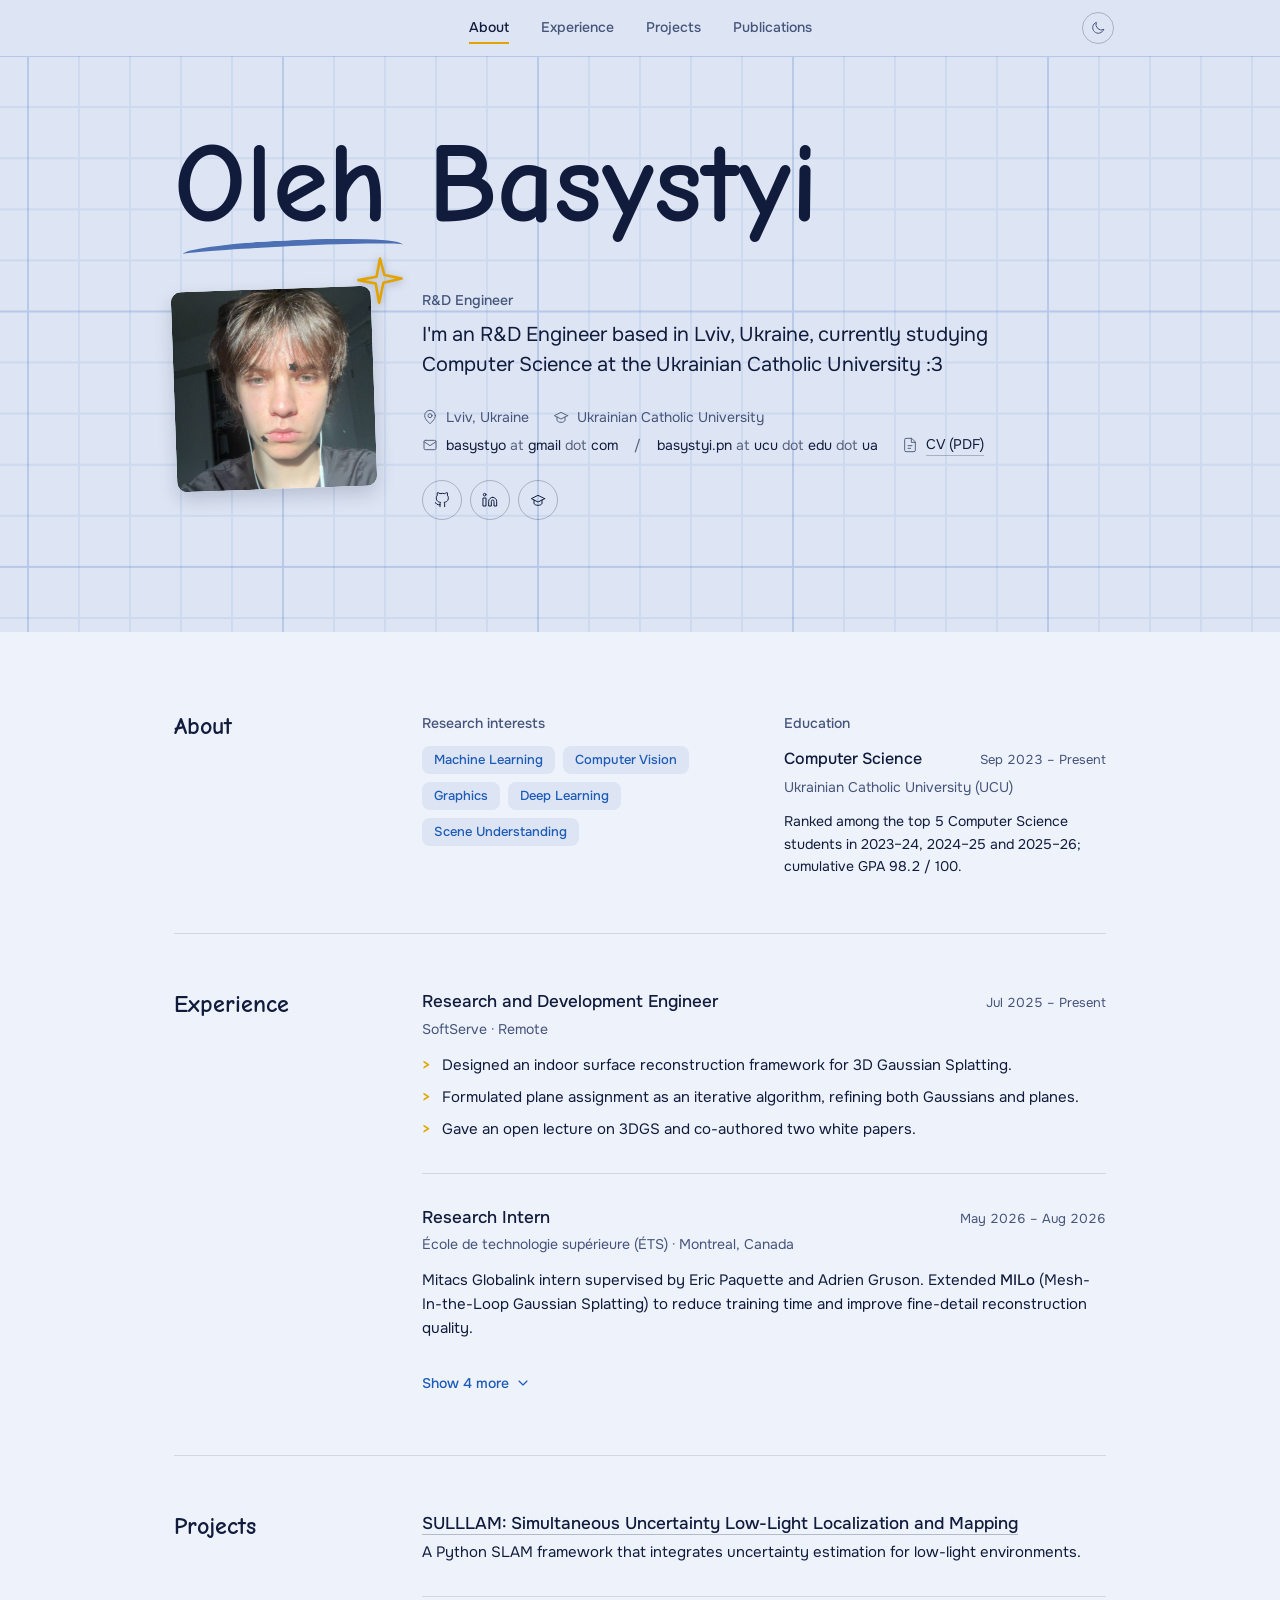
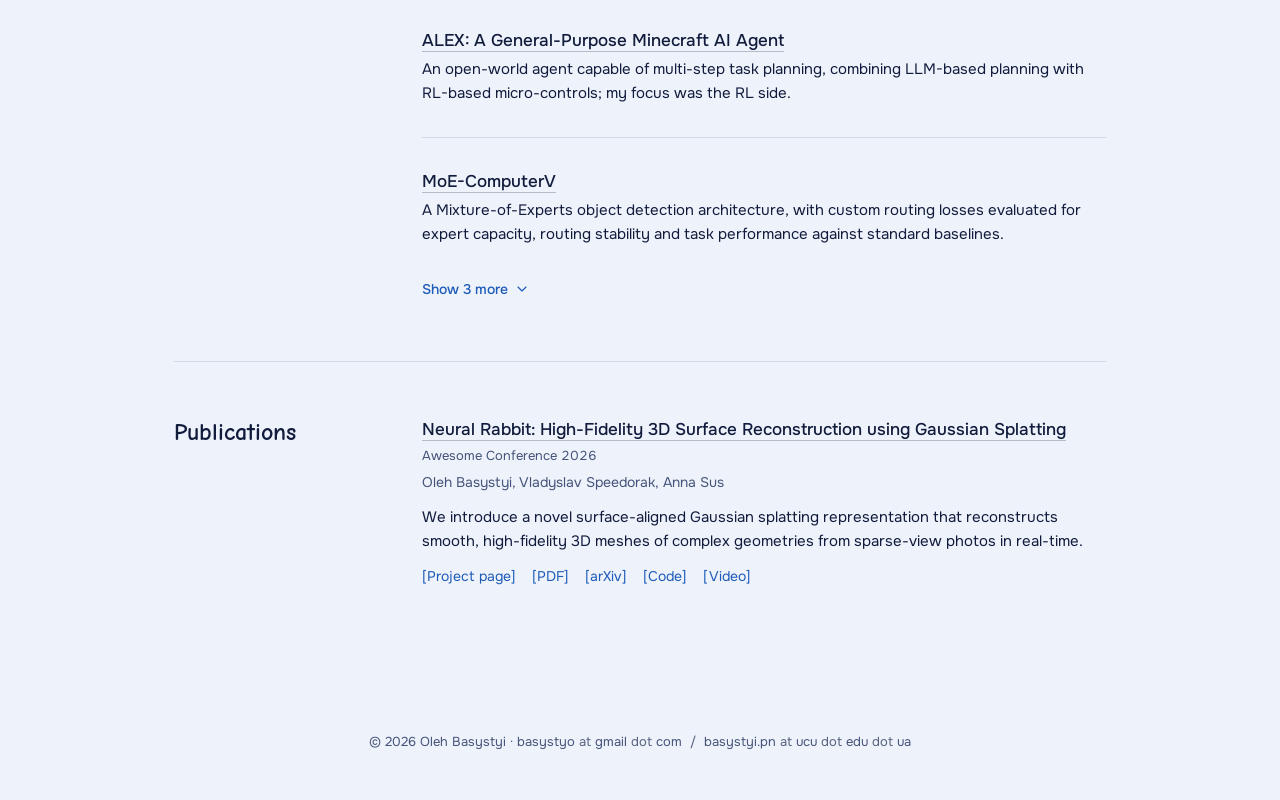
==== commit dc2969c4: "feat: add show and hide buttons and light theme" ====
--- a/index.html
+++ b/index.html
@@ -11,10 +11,17 @@
   <link href="https://fonts.googleapis.com/css2?family=Onest:wght@400;500;600;700&family=Comic+Neue:wght@700&display=swap" rel="stylesheet">
 
   <link rel="icon" type="image/svg+xml" href="./assets/favicon.svg">
-  <link href="./assets/style.css?v=7" rel="stylesheet">
+  <link href="./assets/style.css?v=13" rel="stylesheet">
   <meta name="theme-color" content="#13214a">
   <script>
-    document.documentElement.classList.add('js');
+    /* Theme before first paint: saved choice, else the system setting. */
+    (function () {
+      var d = document.documentElement, t;
+      try { t = localStorage.getItem('theme'); } catch (e) {}
+      if (t !== 'light' && t !== 'dark') t = matchMedia('(prefers-color-scheme: light)').matches ? 'light' : 'dark';
+      d.dataset.theme = t;
+      d.classList.add('js');
+    })();
   </script>
 </head>
 <body id="top">
@@ -25,6 +32,10 @@
       <a href="#experience">Experience</a>
       <a href="#projects">Projects</a>
       <a href="#publications">Publications</a>
+      <button class="theme-toggle" type="button" aria-label="Switch to light theme">
+        <svg class="icon-sun" viewBox="0 0 24 24" fill="none" stroke="currentColor" stroke-width="1.5" stroke-linecap="round" stroke-linejoin="round" aria-hidden="true"><circle cx="12" cy="12" r="4"/><path d="M12 2v2M12 20v2M4.93 4.93l1.41 1.41M17.66 17.66l1.41 1.41M2 12h2M20 12h2M4.93 19.07l1.41-1.41M17.66 6.34l1.41-1.41"/></svg>
+        <svg class="icon-moon" viewBox="0 0 24 24" fill="none" stroke="currentColor" stroke-width="1.5" stroke-linecap="round" stroke-linejoin="round" aria-hidden="true"><path d="M20.5 14.5A8.5 8.5 0 0 1 9.5 3.5a8.5 8.5 0 1 0 11 11Z"/></svg>
+      </button>
     </nav>
   </header>
 
@@ -144,7 +155,7 @@
             </div>
           </div>
 
-          <div class="entry">
+          <div class="entry entry--extra">
             <div class="entry-head">
               <div class="entry-title">Teaching Assistant</div>
               <div class="entry-period">Sep 2024 &ndash; Present</div>
@@ -171,7 +182,7 @@
             <p class="entry-desc">Mitacs Globalink intern supervised by Eric Paquette and Adrien Gruson. Extended <b>MILo</b> (Mesh-In-the-Loop Gaussian Splatting) to reduce training time and improve fine-detail reconstruction quality.</p>
           </div>
 
-          <div class="entry">
+          <div class="entry entry--extra">
             <div class="entry-head">
               <div class="entry-title">Research Intern</div>
               <div class="entry-period">Jul 2025 &ndash; Jul 2026</div>
@@ -185,7 +196,7 @@
             </div>
           </div>
 
-          <div class="entry">
+          <div class="entry entry--extra">
             <div class="entry-head">
               <div class="entry-title">Computer Vision Engineer</div>
               <div class="entry-period">Jun 2025 &ndash; Sep 2025</div>
@@ -194,7 +205,7 @@
             <p class="entry-desc">Built a reconstruction pipeline with COLMAP/GLOMAP and Gaussian Splatting (3DGUT) with object detection using YOLO.</p>
           </div>
 
-          <div class="entry">
+          <div class="entry entry--extra">
             <div class="entry-head">
               <div class="entry-title">Research Intern</div>
               <div class="entry-period">Feb 2025 &ndash; Jul 2025</div>
@@ -226,14 +237,14 @@
             <p class="entry-desc">An open-world agent capable of multi-step task planning, combining LLM-based planning with RL-based micro-controls; my focus was the RL side.</p>
           </div>
 
-          <div class="entry">
+          <div class="entry entry--extra">
             <div class="entry-head">
               <div class="entry-title"><a href="https://github.com/n1n1n1q/adhd" target="_blank" rel="noopener">ADHD: Adaptive Dynamic Hazard Detection</a></div>
             </div>
             <p class="entry-desc">A change-detection pipeline that compares 3D point clouds built with Fast3R against mapped 3D objects detected with YOLO.</p>
           </div>
 
-          <div class="entry">
+          <div class="entry entry--extra">
             <div class="entry-head">
               <div class="entry-title"><a href="https://github.com/n1n1n1q/distributed-dl" target="_blank" rel="noopener">Distributed DL</a></div>
             </div>
@@ -247,7 +258,7 @@
             <p class="entry-desc">A Mixture-of-Experts object detection architecture, with custom routing losses evaluated for expert capacity, routing stability and task performance against standard baselines.</p>
           </div>
 
-          <div class="entry">
+          <div class="entry entry--extra">
             <div class="entry-head">
               <div class="entry-title"><a href="https://github.com/Raspy-Py/DroneSwarm" target="_blank" rel="noopener">Drone Swarm</a></div>
             </div>
@@ -291,6 +302,6 @@
     &copy; 2026 Oleh Basystyi &middot; <span class="email">basystyo <span class="email-sep">at</span> gmail <span class="email-sep">dot</span> com</span><span class="email-or" aria-hidden="true">/</span><span class="email">basystyi.pn <span class="email-sep">at</span> ucu <span class="email-sep">dot</span> edu <span class="email-sep">dot</span> ua</span>
   </footer>
 
-  <script src="./assets/script.js?v=7"></script>
+  <script src="./assets/script.js?v=13"></script>
 </body>
 </html>
--- a/assets/style.css
+++ b/assets/style.css
@@ -21,6 +21,12 @@
   --on-accent: #0a1228;
   --border: rgba(234, 242, 255, 0.10);
   --border-strong: rgba(234, 242, 255, 0.22);
+  --grid-ink: #9cc9ff;
+  --grid-minor: 0.18;
+  --grid-major: 0.42;
+  --shadow-photo: 0 8px 20px rgb(3 10 28 / 20%);
+  --shadow-star: rgb(3 10 28 / 50%);
+  --shadow-float: rgb(3 10 28 / 45%);
 
   --font-body: 'Onest', system-ui, sans-serif;
   --font-display: 'Comic Sans MS', 'Comic Neue', cursive;
@@ -34,12 +40,59 @@
   --ease-out: cubic-bezier(0.23, 1, 0.32, 1);
 }
 
+/* Light theme: the same notebook by daylight. Cool drafting paper, navy ink, a deeper
+   sky for links, and amber where the lemon would vanish on white. Chosen by the
+   nav toggle (data-theme) or, without JS, by the system setting. */
+:root[data-theme="light"] {
+  color-scheme: light;
+  --bg: #eef2fa;
+  --field: #dde5f4;
+  --text: #111c3d;
+  --text-dim: #45547a;
+  --text-muted: #56637f;
+  --link: #1d5bb8;
+  --accent: #e2a300;
+  --pencil: #4c70b3;
+  --on-accent: #111c3d;
+  --border: rgba(17, 28, 61, 0.12);
+  --border-strong: rgba(17, 28, 61, 0.26);
+  --grid-ink: #2f63b8;
+  --grid-minor: 0.09;
+  --grid-major: 0.22;
+  --shadow-photo: 0 8px 18px rgb(17 28 61 / 18%);
+  --shadow-star: rgb(17 28 61 / 30%);
+  --shadow-float: rgb(17 28 61 / 18%);
+}
+@media (prefers-color-scheme: light) {
+  :root:not([data-theme]) {
+    color-scheme: light;
+    --bg: #eef2fa;
+    --field: #dde5f4;
+    --text: #111c3d;
+    --text-dim: #45547a;
+    --text-muted: #56637f;
+    --link: #1d5bb8;
+    --accent: #e2a300;
+    --pencil: #4c70b3;
+    --on-accent: #111c3d;
+    --border: rgba(17, 28, 61, 0.12);
+    --border-strong: rgba(17, 28, 61, 0.26);
+    --grid-ink: #2f63b8;
+    --grid-minor: 0.09;
+    --grid-major: 0.22;
+    --shadow-photo: 0 8px 18px rgb(17 28 61 / 18%);
+    --shadow-star: rgb(17 28 61 / 30%);
+    --shadow-float: rgb(17 28 61 / 18%);
+  }
+}
+
 * { box-sizing: border-box; }
 
 html { scroll-behavior: smooth; scroll-padding-top: 72px; }
 
 body {
   margin: 0;
+  transition: background-color 200ms ease, color 200ms ease;
   background: var(--bg);
   color: var(--text);
   font-family: var(--font-body);
@@ -91,6 +144,31 @@
   color: var(--text);
   border-bottom-color: var(--accent);
 }
+.site-nav-inner { position: relative; }
+.theme-toggle {
+  position: absolute;
+  right: 16px;
+  top: 50%;
+  transform: translateY(-50%);
+  width: 32px;
+  height: 32px;
+  padding: 0;
+  display: inline-flex;
+  align-items: center;
+  justify-content: center;
+  border: 1px solid var(--border-strong);
+  border-radius: 50%;
+  background: transparent;
+  color: var(--text-dim);
+  cursor: pointer;
+  transition: color 160ms ease, border-color 160ms ease;
+}
+.theme-toggle svg { width: 16px; height: 16px; }
+.theme-toggle:focus-visible { outline: 2px solid var(--link); outline-offset: 2px; }
+.theme-toggle .icon-moon { display: none; }
+:root[data-theme="light"] .theme-toggle .icon-sun { display: none; }
+:root[data-theme="light"] .theme-toggle .icon-moon { display: block; }
+html:not(.js) .theme-toggle { display: none; }
 
 /* ---------- Hero ---------- */
 .hero {
@@ -278,11 +356,12 @@
 .edu-school { color: var(--text-dim); }
 .edu-note { margin: 12px 0 0; font-size: 14px; color: var(--text); }
 
-.entry-lead { margin-bottom: 12px; }
+.entry-desc.entry-lead { margin-bottom: 12px; }
 .entry-desc a { border-bottom: 1px solid var(--border-strong); }
 
 @media (max-width: 720px) {
-  .site-nav-inner { padding: 12px 16px; gap: 4px 24px; }
+  .site-nav-inner { padding: 12px 56px 12px 16px; gap: 4px 24px; }
+  .theme-toggle { right: 12px; }
   .hero-inner { padding: 40px 16px 104px; }
   .hero-name { margin-bottom: 40px; }
   .hero-body { grid-template-columns: 1fr; gap: 32px; }
@@ -364,6 +443,30 @@
   font-weight: 600;
 }
 
+/* Extra entries: revealed by "Show more" in their chronological place,
+   one step quieter than the main ones. */
+.entry--extra .entry-title,
+.entry--extra .entry-desc { color: var(--text-dim); }
+.entry--extra .entry-desc b { color: var(--text-dim); }
+.entry--extra .entry-title a { color: var(--text-dim); }
+.entry--extra .entry-meta { color: var(--text-muted); }
+
+.more-toggle {
+  display: inline-flex;
+  align-items: center;
+  gap: 6px;
+  margin-top: 28px;
+  padding: 6px 0;
+  border: 0;
+  background: none;
+  color: var(--link);
+  font: 500 14px/1.4 var(--font-body);
+  cursor: pointer;
+}
+.more-toggle svg { width: 16px; height: 16px; transition: transform 200ms var(--ease-out); }
+.more-toggle[aria-expanded="true"] svg { transform: rotate(180deg); }
+.more-toggle:focus-visible { outline: 2px solid var(--link); outline-offset: 2px; border-radius: 4px; }
+
 .entry-links {
   display: flex;
   flex-wrap: wrap;
@@ -393,11 +496,14 @@
   .site-nav-inner a:hover { color: var(--text); }
   .profile-meta a:hover { color: var(--link); }
   .entry-title a:hover { color: var(--link); }
+  .more-toggle:hover { color: var(--text); }
+  .entry--extra .entry-title a:hover { color: var(--link); }
   .site-footer a:hover { color: var(--text); }
   .social-icon:hover {
     border-color: var(--link);
     color: var(--link);
   }
+  .theme-toggle:hover { color: var(--text); border-color: var(--link); }
 }
 
 /* ---------- Reveal ---------- */
@@ -433,7 +539,7 @@
   border-radius: 10px;
   background: transparent;
   transform: rotate(-2deg);
-  box-shadow: 0 8px 20px rgb(3 10 28 / 20%);
+  box-shadow: var(--shadow-photo);
 }
 .profile-photo img { border: 0; border-radius: 10px; }
 
@@ -472,7 +578,7 @@
   height: 52px;
   z-index: 2;
   color: var(--accent);
-  filter: drop-shadow(0 2px 4px rgb(3 10 28 / 50%));
+  filter: drop-shadow(0 2px 4px var(--shadow-star));
   animation: star-jitter 1.2s steps(1) infinite;
 }
 @keyframes star-jitter {
